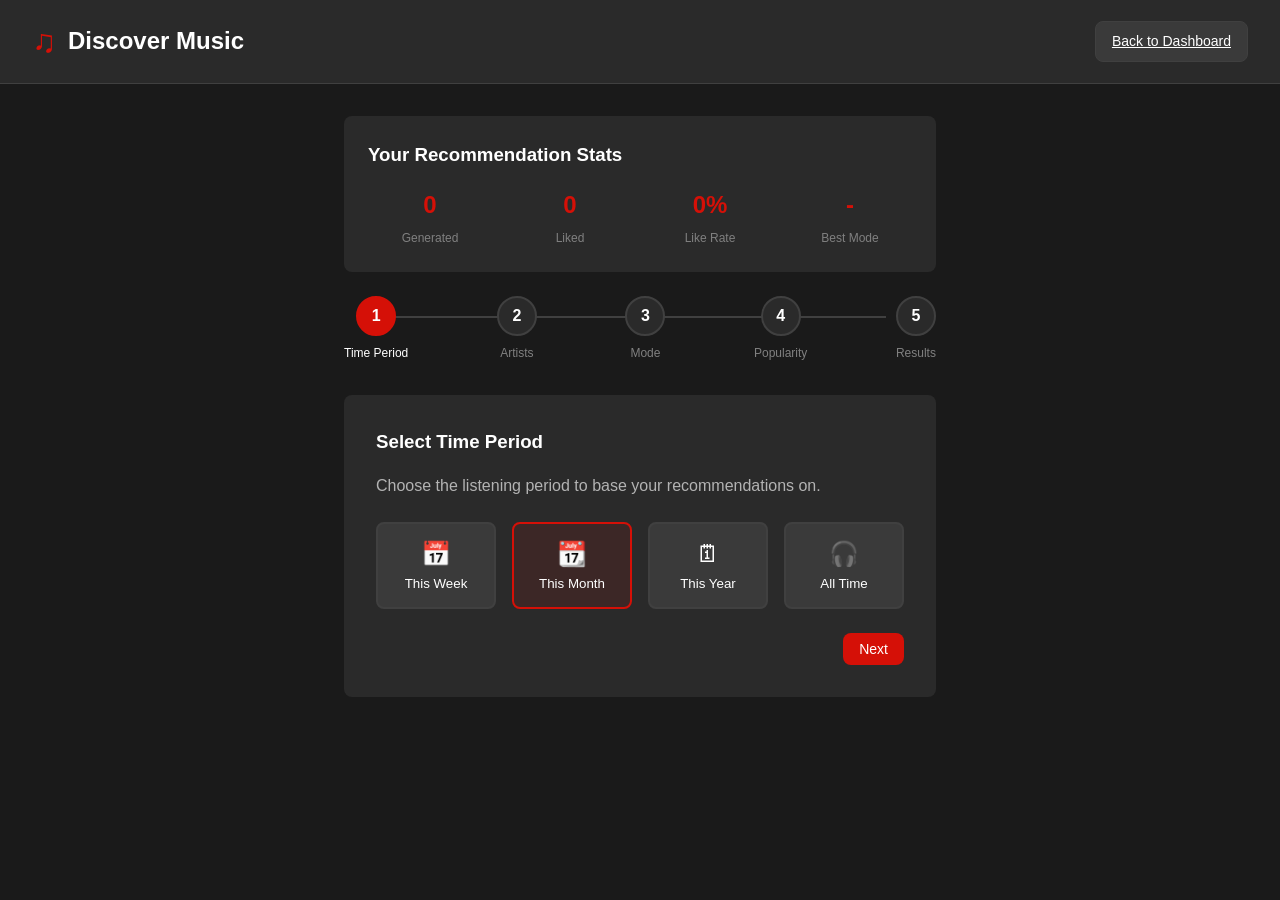
==== templates/discover.html @ f981a7be "Initial commit - DS 440 Capstone" ====
<!DOCTYPE html>
<html lang="en">
<head>
    <meta charset="UTF-8">
    <meta name="viewport" content="width=device-width, initial-scale=1.0">
    <title>Discover - Last.fm Tracker</title>
    <link rel="stylesheet" href="/static/css/style.css">
    <style>
        /* Discover Page Specific Styles */
        .discover-container {
            max-width: 900px;
            margin: 0 auto;
            padding: 2rem;
        }

        .back-link {
            display: inline-flex;
            align-items: center;
            gap: 0.5rem;
            color: var(--color-text-secondary);
            text-decoration: none;
            margin-bottom: 1.5rem;
            font-size: 0.875rem;
        }

        .back-link:hover {
            color: var(--color-primary);
        }

        .page-title {
            font-size: 2rem;
            margin-bottom: 0.5rem;
        }

        .page-subtitle {
            color: var(--color-text-secondary);
            margin-bottom: 2rem;
        }

        /* Wizard Steps */
        .wizard-steps {
            display: flex;
            justify-content: space-between;
            margin-bottom: 2rem;
            position: relative;
        }

        .wizard-steps::before {
            content: '';
            position: absolute;
            top: 20px;
            left: 50px;
            right: 50px;
            height: 2px;
            background: var(--color-border);
        }

        .wizard-step {
            display: flex;
            flex-direction: column;
            align-items: center;
            gap: 0.5rem;
            z-index: 1;
        }

        .step-number {
            width: 40px;
            height: 40px;
            border-radius: 50%;
            background: var(--color-surface);
            border: 2px solid var(--color-border);
            display: flex;
            align-items: center;
            justify-content: center;
            font-weight: 600;
            transition: all 0.3s ease;
        }

        .wizard-step.active .step-number {
            background: var(--color-primary);
            border-color: var(--color-primary);
        }

        .wizard-step.completed .step-number {
            background: var(--color-success);
            border-color: var(--color-success);
        }

        .step-label {
            font-size: 0.75rem;
            color: var(--color-text-muted);
            text-align: center;
        }

        .wizard-step.active .step-label {
            color: var(--color-text);
        }

        /* Wizard Panels */
        .wizard-panel {
            display: none;
            background: var(--color-surface);
            border-radius: var(--border-radius);
            padding: 2rem;
            margin-bottom: 1.5rem;
        }

        .wizard-panel.active {
            display: block;
        }

        .wizard-panel h3 {
            margin-bottom: 1rem;
        }

        .wizard-panel p {
            color: var(--color-text-secondary);
            margin-bottom: 1.5rem;
        }

        /* Time Period Selection */
        .period-buttons {
            display: flex;
            gap: 1rem;
            flex-wrap: wrap;
        }

        .period-btn {
            flex: 1;
            min-width: 120px;
            padding: 1rem;
            background: var(--color-surface-light);
            border: 2px solid var(--color-border);
            border-radius: var(--border-radius);
            color: var(--color-text);
            cursor: pointer;
            text-align: center;
            transition: all 0.2s ease;
        }

        .period-btn:hover {
            border-color: var(--color-primary);
        }

        .period-btn.selected {
            border-color: var(--color-primary);
            background: rgba(213, 16, 7, 0.1);
        }

        .period-btn .period-icon {
            font-size: 1.5rem;
            display: block;
            margin-bottom: 0.5rem;
        }

        /* Artist Selection */
        .artist-grid {
            display: grid;
            grid-template-columns: repeat(auto-fill, minmax(150px, 1fr));
            gap: 1rem;
            max-height: 400px;
            overflow-y: auto;
            padding: 0.5rem;
        }

        .artist-checkbox {
            display: none;
        }

        .artist-card {
            background: var(--color-surface-light);
            border: 2px solid var(--color-border);
            border-radius: var(--border-radius);
            padding: 1rem;
            cursor: pointer;
            text-align: center;
            transition: all 0.2s ease;
        }

        .artist-card:hover {
            border-color: var(--color-primary);
        }

        .artist-checkbox:checked + .artist-card {
            border-color: var(--color-primary);
            background: rgba(213, 16, 7, 0.1);
        }

        .artist-card img {
            width: 80px;
            height: 80px;
            border-radius: 50%;
            object-fit: cover;
            margin-bottom: 0.5rem;
            background: var(--color-border);
        }

        .artist-card .artist-name {
            font-size: 0.875rem;
            font-weight: 500;
            white-space: nowrap;
            overflow: hidden;
            text-overflow: ellipsis;
        }

        .artist-card .play-count {
            font-size: 0.75rem;
            color: var(--color-text-muted);
        }

        /* Mode Selection */
        .mode-cards {
            display: grid;
            grid-template-columns: repeat(2, 1fr);
            gap: 1rem;
        }

        .mode-card {
            background: var(--color-surface-light);
            border: 2px solid var(--color-border);
            border-radius: var(--border-radius);
            padding: 1.5rem;
            cursor: pointer;
            transition: all 0.2s ease;
        }

        .mode-card:hover {
            border-color: var(--color-primary);
        }

        .mode-card.selected {
            border-color: var(--color-primary);
            background: rgba(213, 16, 7, 0.1);
        }

        .mode-card .mode-icon {
            font-size: 2rem;
            margin-bottom: 0.5rem;
        }

        .mode-card h4 {
            margin-bottom: 0.5rem;
        }

        .mode-card p {
            font-size: 0.875rem;
            margin: 0;
        }

        /* Popularity Slider */
        .popularity-slider-container {
            margin-top: 1rem;
        }

        .popularity-slider {
            width: 100%;
            height: 8px;
            -webkit-appearance: none;
            background: var(--color-border);
            border-radius: 4px;
            outline: none;
        }

        .popularity-slider::-webkit-slider-thumb {
            -webkit-appearance: none;
            width: 24px;
            height: 24px;
            border-radius: 50%;
            background: var(--color-primary);
            cursor: pointer;
        }

        .popularity-labels {
            display: flex;
            justify-content: space-between;
            margin-top: 0.5rem;
            font-size: 0.75rem;
            color: var(--color-text-muted);
        }

        .popularity-value {
            text-align: center;
            margin-top: 1rem;
            font-weight: 500;
        }

        /* Navigation Buttons */
        .wizard-nav {
            display: flex;
            justify-content: space-between;
            margin-top: 1.5rem;
        }

        .btn-generate {
            background: linear-gradient(135deg, var(--color-primary), var(--color-primary-dark));
            padding: 1rem 2rem;
            font-size: 1rem;
        }

        /* Results Section */
        .results-section {
            display: none;
        }

        .results-section.active {
            display: block;
        }

        .results-header {
            display: flex;
            justify-content: space-between;
            align-items: center;
            margin-bottom: 1.5rem;
        }

        .results-actions {
            display: flex;
            gap: 0.5rem;
        }

        .recommendation-grid {
            display: grid;
            gap: 1rem;
        }

        .recommendation-card {
            display: flex;
            align-items: center;
            gap: 1rem;
            background: var(--color-surface);
            border-radius: var(--border-radius);
            padding: 1rem;
            transition: all 0.2s ease;
        }

        .recommendation-card:hover {
            background: var(--color-surface-light);
        }

        .recommendation-card img {
            width: 60px;
            height: 60px;
            border-radius: 4px;
            object-fit: cover;
            background: var(--color-border);
        }

        .recommendation-info {
            flex: 1;
            min-width: 0;
        }

        .recommendation-info .track-name {
            font-weight: 500;
            white-space: nowrap;
            overflow: hidden;
            text-overflow: ellipsis;
        }

        .recommendation-info .artist-name {
            font-size: 0.875rem;
            color: var(--color-text-secondary);
        }

        .recommendation-info .reason {
            font-size: 0.75rem;
            color: var(--color-text-muted);
            margin-top: 0.25rem;
        }

        .score-badge {
            background: var(--color-primary);
            color: white;
            padding: 0.25rem 0.5rem;
            border-radius: 4px;
            font-size: 0.75rem;
            font-weight: 600;
        }

        .feedback-buttons {
            display: flex;
            gap: 0.5rem;
        }

        .feedback-btn {
            width: 36px;
            height: 36px;
            border-radius: 50%;
            border: 1px solid var(--color-border);
            background: var(--color-surface-light);
            cursor: pointer;
            font-size: 1rem;
            display: flex;
            align-items: center;
            justify-content: center;
            transition: all 0.2s ease;
        }

        .feedback-btn:hover {
            border-color: var(--color-primary);
        }

        .feedback-btn.liked {
            background: var(--color-success);
            border-color: var(--color-success);
        }

        .feedback-btn.disliked {
            background: var(--color-error);
            border-color: var(--color-error);
        }

        /* Spotify Notice */
        .spotify-notice {
            background: var(--color-surface);
            border: 1px solid var(--color-border);
            border-radius: var(--border-radius);
            padding: 1rem;
            margin-top: 1.5rem;
            display: flex;
            align-items: center;
            gap: 1rem;
        }

        .spotify-notice .notice-icon {
            font-size: 1.5rem;
        }

        .spotify-notice .notice-text {
            flex: 1;
        }

        .spotify-notice h4 {
            margin-bottom: 0.25rem;
        }

        .spotify-notice p {
            font-size: 0.875rem;
            color: var(--color-text-secondary);
            margin: 0;
        }

        /* Loading Overlay */
        .loading-overlay {
            display: none;
            position: fixed;
            top: 0;
            left: 0;
            right: 0;
            bottom: 0;
            background: rgba(0, 0, 0, 0.8);
            z-index: 1000;
            align-items: center;
            justify-content: center;
            flex-direction: column;
            gap: 1rem;
        }

        .loading-overlay.active {
            display: flex;
        }

        .loading-spinner {
            width: 50px;
            height: 50px;
            border: 4px solid var(--color-border);
            border-top-color: var(--color-primary);
            border-radius: 50%;
            animation: spin 1s linear infinite;
        }

        @keyframes spin {
            to { transform: rotate(360deg); }
        }

        /* Stats Panel */
        .stats-panel {
            background: var(--color-surface);
            border-radius: var(--border-radius);
            padding: 1.5rem;
            margin-bottom: 1.5rem;
        }

        .stats-panel h3 {
            margin-bottom: 1rem;
        }

        .stats-grid-small {
            display: grid;
            grid-template-columns: repeat(4, 1fr);
            gap: 1rem;
        }

        .stat-item {
            text-align: center;
        }

        .stat-item .stat-value {
            font-size: 1.5rem;
            font-weight: 600;
            color: var(--color-primary);
        }

        .stat-item .stat-label {
            font-size: 0.75rem;
            color: var(--color-text-muted);
        }

        /* Responsive */
        @media (max-width: 768px) {
            .mode-cards {
                grid-template-columns: 1fr;
            }

            .stats-grid-small {
                grid-template-columns: repeat(2, 1fr);
            }

            .wizard-steps {
                flex-wrap: wrap;
                gap: 0.5rem;
            }

            .wizard-steps::before {
                display: none;
            }
        }
    </style>
</head>
<body>
    <div class="app-container">
        <!-- Header -->
        <header class="header">
            <div class="logo">
                <span class="logo-icon">&#9835;</span>
                <h1>Discover Music</h1>
            </div>
            <div class="header-actions">
                <a href="/" class="btn btn-secondary">Back to Dashboard</a>
            </div>
        </header>

        <div class="discover-container">
            <!-- Stats Panel -->
            <div class="stats-panel" id="stats-panel">
                <h3>Your Recommendation Stats</h3>
                <div class="stats-grid-small">
                    <div class="stat-item">
                        <div class="stat-value" id="stat-generated">0</div>
                        <div class="stat-label">Generated</div>
                    </div>
                    <div class="stat-item">
                        <div class="stat-value" id="stat-liked">0</div>
                        <div class="stat-label">Liked</div>
                    </div>
                    <div class="stat-item">
                        <div class="stat-value" id="stat-like-rate">0%</div>
                        <div class="stat-label">Like Rate</div>
                    </div>
                    <div class="stat-item">
                        <div class="stat-value" id="stat-best-mode">-</div>
                        <div class="stat-label">Best Mode</div>
                    </div>
                </div>
            </div>

            <!-- Wizard Steps Indicator -->
            <div class="wizard-steps">
                <div class="wizard-step active" data-step="1">
                    <div class="step-number">1</div>
                    <div class="step-label">Time Period</div>
                </div>
                <div class="wizard-step" data-step="2">
                    <div class="step-number">2</div>
                    <div class="step-label">Artists</div>
                </div>
                <div class="wizard-step" data-step="3">
                    <div class="step-number">3</div>
                    <div class="step-label">Mode</div>
                </div>
                <div class="wizard-step" data-step="4">
                    <div class="step-number">4</div>
                    <div class="step-label">Popularity</div>
                </div>
                <div class="wizard-step" data-step="5">
                    <div class="step-number">5</div>
                    <div class="step-label">Results</div>
                </div>
            </div>

            <!-- Step 1: Time Period -->
            <div class="wizard-panel active" id="step-1">
                <h3>Select Time Period</h3>
                <p>Choose the listening period to base your recommendations on.</p>
                <div class="period-buttons">
                    <button class="period-btn" data-period="week">
                        <span class="period-icon">&#128197;</span>
                        This Week
                    </button>
                    <button class="period-btn selected" data-period="month">
                        <span class="period-icon">&#128198;</span>
                        This Month
                    </button>
                    <button class="period-btn" data-period="year">
                        <span class="period-icon">&#128467;</span>
                        This Year
                    </button>
                    <button class="period-btn" data-period="all">
                        <span class="period-icon">&#127911;</span>
                        All Time
                    </button>
                </div>
                <div class="wizard-nav">
                    <div></div>
                    <button class="btn btn-primary" id="btn-next-1">Next</button>
                </div>
            </div>

            <!-- Step 2: Artist Selection -->
            <div class="wizard-panel" id="step-2">
                <h3>Select Seed Artists</h3>
                <p>Choose artists to base your recommendations on. Leave empty to use your top artists.</p>
                <div class="artist-grid" id="artist-grid">
                    <div class="loading">Loading artists...</div>
                </div>
                <div class="wizard-nav">
                    <button class="btn btn-secondary" id="btn-back-2">Back</button>
                    <button class="btn btn-primary" id="btn-next-2">Next</button>
                </div>
            </div>

            <!-- Step 3: Mode Selection -->
            <div class="wizard-panel" id="step-3">
                <h3>Choose Discovery Mode</h3>
                <p>How adventurous do you want to be?</p>
                <div class="mode-cards">
                    <div class="mode-card selected" data-mode="comfort_zone">
                        <div class="mode-icon">&#127968;</div>
                        <h4>Comfort Zone</h4>
                        <p>Find tracks similar to what you already love. Safe choices based on your taste.</p>
                    </div>
                    <div class="mode-card" data-mode="branch_out">
                        <div class="mode-icon">&#127758;</div>
                        <h4>Branch Out</h4>
                        <p>Explore similar artists and discover new sounds. Perfect for expanding your horizons.</p>
                    </div>
                </div>
                <div class="wizard-nav">
                    <button class="btn btn-secondary" id="btn-back-3">Back</button>
                    <button class="btn btn-primary" id="btn-next-3">Next</button>
                </div>
            </div>

            <!-- Step 4: Popularity Filter -->
            <div class="wizard-panel" id="step-4">
                <h3>Popularity Preference</h3>
                <p>Do you want popular hits or hidden gems?</p>
                <div class="popularity-slider-container">
                    <input type="range" class="popularity-slider" id="popularity-slider" min="0" max="2" value="1">
                    <div class="popularity-labels">
                        <span>Mainstream</span>
                        <span>Balanced</span>
                        <span>Niche</span>
                    </div>
                    <div class="popularity-value" id="popularity-value">Balanced</div>
                </div>
                <div class="wizard-nav">
                    <button class="btn btn-secondary" id="btn-back-4">Back</button>
                    <button class="btn btn-primary btn-generate" id="btn-generate">Generate Recommendations</button>
                </div>
            </div>

            <!-- Step 5: Results -->
            <div class="wizard-panel" id="step-5">
                <div class="results-header">
                    <h3>Your Recommendations</h3>
                    <div class="results-actions">
                        <button class="btn btn-secondary" id="btn-export-json">Export JSON</button>
                        <button class="btn btn-primary" id="btn-create-playlist">Create Playlist</button>
                    </div>
                </div>
                <div class="recommendation-grid" id="recommendation-grid">
                    <!-- Recommendations will be inserted here -->
                </div>

                <!-- Spotify Notice -->
                <div class="spotify-notice">
                    <div class="notice-icon">&#127925;</div>
                    <div class="notice-text">
                        <h4>Spotify Integration Pending</h4>
                        <p>Direct playlist creation is coming soon. For now, export your recommendations and create the playlist manually on Spotify.</p>
                    </div>
                </div>

                <div class="wizard-nav">
                    <button class="btn btn-secondary" id="btn-start-over">Start Over</button>
                    <button class="btn btn-primary" id="btn-add-liked">Add Liked to Playlist</button>
                </div>
            </div>
        </div>

        <!-- Loading Overlay -->
        <div class="loading-overlay" id="loading-overlay">
            <div class="loading-spinner"></div>
            <div>Generating recommendations...</div>
        </div>
    </div>

    <script src="/static/js/discover.js"></script>
</body>
</html>
---- static/css/style.css ----
/* Last.fm-inspired Red/Black Theme */

:root {
    --color-primary: #d51007;
    --color-primary-dark: #b00d06;
    --color-primary-light: #ff2d1f;
    --color-background: #1a1a1a;
    --color-surface: #2a2a2a;
    --color-surface-light: #3a3a3a;
    --color-text: #ffffff;
    --color-text-secondary: #b3b3b3;
    --color-text-muted: #808080;
    --color-border: #404040;
    --color-success: #1db954;
    --color-warning: #ffa500;
    --color-error: #ff4444;
    --border-radius: 8px;
    --shadow: 0 2px 8px rgba(0, 0, 0, 0.3);
}

* {
    margin: 0;
    padding: 0;
    box-sizing: border-box;
}

body {
    font-family: -apple-system, BlinkMacSystemFont, 'Segoe UI', Roboto, Oxygen, Ubuntu, sans-serif;
    background-color: var(--color-background);
    color: var(--color-text);
    line-height: 1.6;
}

/* App Container */
.app-container {
    min-height: 100vh;
    display: flex;
    flex-direction: column;
}

/* Header */
.header {
    background-color: var(--color-surface);
    padding: 1rem 2rem;
    display: flex;
    justify-content: space-between;
    align-items: center;
    border-bottom: 1px solid var(--color-border);
    position: sticky;
    top: 0;
    z-index: 100;
}

.logo {
    display: flex;
    align-items: center;
    gap: 0.75rem;
}

.logo-icon {
    font-size: 2rem;
    color: var(--color-primary);
}

.logo h1 {
    font-size: 1.5rem;
    font-weight: 600;
}

.header-actions {
    display: flex;
    align-items: center;
    gap: 1rem;
}

.sync-status {
    font-size: 0.875rem;
    color: var(--color-text-secondary);
}

.sync-status.syncing {
    color: var(--color-warning);
}

.sync-status.success {
    color: var(--color-success);
}

/* Buttons */
.btn {
    padding: 0.5rem 1rem;
    border: none;
    border-radius: var(--border-radius);
    font-size: 0.875rem;
    font-weight: 500;
    cursor: pointer;
    transition: all 0.2s ease;
}

.btn:disabled {
    opacity: 0.5;
    cursor: not-allowed;
}

.btn-primary {
    background-color: var(--color-primary);
    color: white;
}

.btn-primary:hover:not(:disabled) {
    background-color: var(--color-primary-dark);
}

.btn-secondary {
    background-color: var(--color-surface-light);
    color: var(--color-text);
    border: 1px solid var(--color-border);
}

.btn-secondary:hover:not(:disabled) {
    background-color: var(--color-border);
}

.btn-text {
    background: none;
    color: var(--color-primary);
    padding: 0.5rem;
}

.btn-text:hover {
    text-decoration: underline;
}

.btn-large {
    padding: 0.75rem 2rem;
    font-size: 1rem;
}

/* Main Content */
.main-content {
    flex: 1;
    padding: 2rem;
    max-width: 1400px;
    margin: 0 auto;
    width: 100%;
}

/* Stats Section */
.stats-section {
    margin-bottom: 2rem;
}

.stats-grid {
    display: grid;
    grid-template-columns: repeat(auto-fit, minmax(150px, 1fr));
    gap: 1rem;
}

.stat-card {
    background-color: var(--color-surface);
    border-radius: var(--border-radius);
    padding: 1.5rem;
    text-align: center;
    border: 1px solid var(--color-border);
}

.stat-value {
    font-size: 2rem;
    font-weight: 700;
    color: var(--color-primary);
    margin-bottom: 0.25rem;
}

.stat-label {
    font-size: 0.875rem;
    color: var(--color-text-secondary);
}

/* Content Grid */
.content-grid {
    display: grid;
    grid-template-columns: 2fr 1fr 1fr;
    gap: 1.5rem;
    margin-bottom: 2rem;
}

@media (max-width: 1200px) {
    .content-grid {
        grid-template-columns: 1fr 1fr;
    }
    .recent-panel {
        grid-column: span 2;
    }
}

@media (max-width: 768px) {
    .content-grid {
        grid-template-columns: 1fr;
    }
    .recent-panel {
        grid-column: span 1;
    }
}

/* Panels */
.panel {
    background-color: var(--color-surface);
    border-radius: var(--border-radius);
    border: 1px solid var(--color-border);
    display: flex;
    flex-direction: column;
}

.panel-header {
    padding: 1rem 1.25rem;
    border-bottom: 1px solid var(--color-border);
    display: flex;
    justify-content: space-between;
    align-items: center;
}

.panel-header h2 {
    font-size: 1rem;
    font-weight: 600;
}

.count-badge {
    background-color: var(--color-primary);
    color: white;
    padding: 0.125rem 0.5rem;
    border-radius: 12px;
    font-size: 0.75rem;
    font-weight: 500;
}

.period-select {
    background-color: var(--color-surface-light);
    color: var(--color-text);
    border: 1px solid var(--color-border);
    border-radius: 4px;
    padding: 0.25rem 0.5rem;
    font-size: 0.75rem;
    cursor: pointer;
}

.panel-footer {
    padding: 0.75rem;
    text-align: center;
    border-top: 1px solid var(--color-border);
}

/* Scrobble List */
.scrobble-list {
    flex: 1;
    overflow-y: auto;
    max-height: 500px;
}

.scrobble-item {
    display: flex;
    align-items: center;
    padding: 0.75rem 1.25rem;
    gap: 1rem;
    border-bottom: 1px solid var(--color-border);
    transition: background-color 0.2s;
}

.scrobble-item:hover {
    background-color: var(--color-surface-light);
}

.scrobble-item:last-child {
    border-bottom: none;
}

.scrobble-image {
    width: 48px;
    height: 48px;
    border-radius: 4px;
    background-color: var(--color-surface-light);
    object-fit: cover;
}

.scrobble-image.placeholder {
    display: flex;
    align-items: center;
    justify-content: center;
    color: var(--color-text-muted);
    font-size: 1.5rem;
}

.scrobble-info {
    flex: 1;
    min-width: 0;
}

.scrobble-track {
    font-weight: 500;
    white-space: nowrap;
    overflow: hidden;
    text-overflow: ellipsis;
}

.scrobble-artist {
    font-size: 0.875rem;
    color: var(--color-text-secondary);
    white-space: nowrap;
    overflow: hidden;
    text-overflow: ellipsis;
}

.scrobble-time {
    font-size: 0.75rem;
    color: var(--color-text-muted);
    white-space: nowrap;
}

/* Top Lists */
.top-list {
    flex: 1;
    overflow-y: auto;
    max-height: 400px;
}

.top-item {
    display: flex;
    align-items: center;
    padding: 0.75rem 1.25rem;
    gap: 0.75rem;
    border-bottom: 1px solid var(--color-border);
}

.top-item:last-child {
    border-bottom: none;
}

.top-rank {
    font-weight: 700;
    color: var(--color-text-muted);
    width: 1.5rem;
    text-align: center;
}

.top-rank.gold { color: #ffd700; }
.top-rank.silver { color: #c0c0c0; }
.top-rank.bronze { color: #cd7f32; }

.top-image {
    width: 40px;
    height: 40px;
    border-radius: 4px;
    background-color: var(--color-surface-light);
    object-fit: cover;
}

.top-info {
    flex: 1;
    min-width: 0;
}

.top-name {
    font-weight: 500;
    font-size: 0.875rem;
    white-space: nowrap;
    overflow: hidden;
    text-overflow: ellipsis;
}

.top-artist {
    font-size: 0.75rem;
    color: var(--color-text-secondary);
}

.top-count {
    font-size: 0.75rem;
    color: var(--color-text-muted);
    white-space: nowrap;
}

/* Export Section */
.export-section {
    background-color: var(--color-surface);
    border-radius: var(--border-radius);
    border: 1px solid var(--color-border);
    padding: 1.5rem;
}

.export-section h3 {
    margin-bottom: 1rem;
    font-size: 1rem;
}

.export-buttons {
    display: flex;
    flex-wrap: wrap;
    gap: 0.75rem;
}

/* Modal */
.modal {
    display: none;
    position: fixed;
    top: 0;
    left: 0;
    width: 100%;
    height: 100%;
    background-color: rgba(0, 0, 0, 0.7);
    z-index: 1000;
    align-items: center;
    justify-content: center;
}

.modal.active {
    display: flex;
}

.modal-content {
    background-color: var(--color-surface);
    border-radius: var(--border-radius);
    padding: 2rem;
    max-width: 450px;
    width: 90%;
    box-shadow: var(--shadow);
}

.modal-content h2 {
    margin-bottom: 0.5rem;
}

.modal-subtitle {
    color: var(--color-text-secondary);
    margin-bottom: 1.5rem;
    font-size: 0.875rem;
}

.modal-subtitle a {
    color: var(--color-primary);
}

.form-group {
    margin-bottom: 1rem;
}

.form-group label {
    display: block;
    margin-bottom: 0.5rem;
    font-size: 0.875rem;
    font-weight: 500;
}

.form-group input {
    width: 100%;
    padding: 0.75rem;
    background-color: var(--color-background);
    border: 1px solid var(--color-border);
    border-radius: var(--border-radius);
    color: var(--color-text);
    font-size: 0.875rem;
}

.form-group input:focus {
    outline: none;
    border-color: var(--color-primary);
}

.form-actions {
    display: flex;
    justify-content: flex-end;
    gap: 0.75rem;
    margin-top: 1.5rem;
}

.error-message {
    color: var(--color-error);
    font-size: 0.875rem;
    margin-top: 1rem;
}

/* Not Configured State */
.not-configured {
    flex: 1;
    display: flex;
    align-items: center;
    justify-content: center;
}

.not-configured-content {
    text-align: center;
    max-width: 400px;
}

.not-configured-content h2 {
    margin-bottom: 1rem;
    font-size: 1.75rem;
}

.not-configured-content p {
    color: var(--color-text-secondary);
    margin-bottom: 2rem;
}

/* Loading State */
.loading {
    padding: 2rem;
    text-align: center;
    color: var(--color-text-muted);
}

/* Utility */
.hidden {
    display: none !important;
}

/* Tab Navigation */
.tab-nav {
    background-color: var(--color-surface);
    border-bottom: 1px solid var(--color-border);
    padding: 0 2rem;
    display: flex;
    gap: 0;
}

.tab-btn {
    background: none;
    border: none;
    color: var(--color-text-secondary);
    padding: 1rem 1.5rem;
    font-size: 0.95rem;
    font-weight: 500;
    cursor: pointer;
    border-bottom: 3px solid transparent;
    transition: all 0.2s ease;
}

.tab-btn:hover {
    color: var(--color-text);
    background-color: var(--color-surface-light);
}

.tab-btn.active {
    color: var(--color-primary);
    border-bottom-color: var(--color-primary);
}

.tab-content {
    display: none;
}

.tab-content.active {
    display: block;
}

/* Artist Initial Avatar */
.artist-avatar {
    width: 40px;
    height: 40px;
    border-radius: 50%;
    background: linear-gradient(135deg, var(--color-primary) 0%, var(--color-primary-dark) 100%);
    display: flex;
    align-items: center;
    justify-content: center;
    font-weight: 700;
    font-size: 1rem;
    color: white;
    flex-shrink: 0;
}

/* Artist Image */
.artist-image {
    width: 40px;
    height: 40px;
    border-radius: 50%;
    object-fit: cover;
    flex-shrink: 0;
    background-color: var(--color-surface-light);
}

/* Discover Page */
.discover-placeholder {
    text-align: center;
    padding: 3rem 1rem;
    max-width: 900px;
    margin: 0 auto;
}

.discover-icon {
    font-size: 4rem;
    margin-bottom: 1rem;
}

.discover-placeholder h2 {
    font-size: 2rem;
    margin-bottom: 0.5rem;
}

.discover-placeholder > p {
    color: var(--color-text-secondary);
    font-size: 1.1rem;
    margin-bottom: 3rem;
}

.discover-features {
    display: grid;
    grid-template-columns: repeat(auto-fit, minmax(200px, 1fr));
    gap: 1.5rem;
    margin-bottom: 3rem;
}

.feature-card {
    background-color: var(--color-surface);
    border: 1px solid var(--color-border);
    border-radius: var(--border-radius);
    padding: 1.5rem;
    text-align: center;
}

.feature-icon {
    font-size: 2rem;
    margin-bottom: 0.75rem;
}

.feature-card h3 {
    font-size: 1rem;
    margin-bottom: 0.5rem;
}

.feature-card p {
    font-size: 0.85rem;
    color: var(--color-text-secondary);
    line-height: 1.5;
}

.discover-status {
    background-color: var(--color-surface);
    border: 1px solid var(--color-border);
    border-radius: var(--border-radius);
    padding: 2rem;
    max-width: 500px;
    margin: 0 auto;
}

.status-text {
    font-weight: 500;
    margin-bottom: 1rem;
}

.progress-bar {
    height: 8px;
    background-color: var(--color-surface-light);
    border-radius: 4px;
    overflow: hidden;
    margin-bottom: 1rem;
}

.progress-fill {
    height: 100%;
    background: linear-gradient(90deg, var(--color-primary) 0%, var(--color-primary-light) 100%);
    width: 15%;
    border-radius: 4px;
    transition: width 0.3s ease;
}

.status-hint {
    font-size: 0.85rem;
    color: var(--color-text-muted);
}

/* =============================================================================
   ML Data Tab Styles
   ============================================================================= */

.data-container {
    max-width: 1200px;
    margin: 0 auto;
}

.data-section {
    background-color: var(--color-surface);
    border: 1px solid var(--color-border);
    border-radius: var(--border-radius);
    padding: 1.5rem;
    margin-bottom: 1.5rem;
}

.data-section h2 {
    font-size: 1.1rem;
    margin-bottom: 1.25rem;
    color: var(--color-text);
}

/* Progress Cards */
.progress-cards {
    display: grid;
    grid-template-columns: repeat(auto-fit, minmax(280px, 1fr));
    gap: 1.5rem;
    margin-bottom: 1.5rem;
}

.progress-card {
    background-color: var(--color-background);
    border: 1px solid var(--color-border);
    border-radius: var(--border-radius);
    padding: 1.25rem;
}

.progress-card-header {
    display: flex;
    align-items: center;
    gap: 0.75rem;
    margin-bottom: 1rem;
}

.progress-icon {
    font-size: 1.5rem;
}

.progress-card-header h3 {
    font-size: 1rem;
    font-weight: 600;
}

.progress-bar-large {
    height: 12px;
    background-color: var(--color-surface-light);
    border-radius: 6px;
    overflow: hidden;
    margin-bottom: 0.75rem;
}

.progress-fill-large {
    height: 100%;
    background: linear-gradient(90deg, var(--color-primary) 0%, var(--color-primary-light) 100%);
    width: 0%;
    border-radius: 6px;
    transition: width 0.5s ease;
}

.progress-stats {
    display: flex;
    justify-content: space-between;
    font-size: 0.85rem;
    color: var(--color-text-secondary);
}

/* Data Stats Row */
.data-stats-row {
    display: flex;
    justify-content: center;
    gap: 3rem;
    padding-top: 1rem;
    border-top: 1px solid var(--color-border);
}

.data-stat {
    text-align: center;
}

.data-stat-value {
    display: block;
    font-size: 1.75rem;
    font-weight: 700;
    color: var(--color-primary);
    margin-bottom: 0.25rem;
}

.data-stat-label {
    font-size: 0.85rem;
    color: var(--color-text-secondary);
}

/* Tags Cloud */
.tags-cloud {
    display: flex;
    flex-wrap: wrap;
    gap: 0.5rem;
    min-height: 60px;
}

.tag-item {
    display: inline-block;
    background-color: var(--color-surface-light);
    border: 1px solid var(--color-border);
    border-radius: 16px;
    padding: 0.35rem 0.85rem;
    font-size: 0.85rem;
    color: var(--color-text);
    transition: all 0.2s ease;
}

.tag-item:hover {
    background-color: var(--color-primary);
    border-color: var(--color-primary);
}

.tag-item.large {
    font-size: 1rem;
    padding: 0.5rem 1rem;
    font-weight: 500;
}

.tag-item.medium {
    font-size: 0.9rem;
}

.tag-item .tag-count {
    margin-left: 0.5rem;
    color: var(--color-text-muted);
    font-size: 0.75rem;
}

/* Artist Tags List */
.artist-tags-list,
.similar-artists-list {
    display: grid;
    gap: 1rem;
    max-height: 400px;
    overflow-y: auto;
}

.artist-tag-item,
.similar-artist-item {
    background-color: var(--color-background);
    border: 1px solid var(--color-border);
    border-radius: var(--border-radius);
    padding: 1rem;
}

.artist-tag-header,
.similar-artist-header {
    display: flex;
    align-items: center;
    gap: 0.75rem;
    margin-bottom: 0.75rem;
}

.artist-tag-name,
.similar-artist-name {
    font-weight: 600;
    font-size: 0.95rem;
}

.artist-tag-list {
    display: flex;
    flex-wrap: wrap;
    gap: 0.4rem;
}

.mini-tag {
    background-color: var(--color-surface);
    border: 1px solid var(--color-border);
    border-radius: 12px;
    padding: 0.2rem 0.6rem;
    font-size: 0.75rem;
    color: var(--color-text-secondary);
}

/* Similar Artists Grid */
.similar-list {
    display: flex;
    flex-wrap: wrap;
    gap: 0.5rem;
}

.similar-badge {
    display: inline-flex;
    align-items: center;
    gap: 0.5rem;
    background-color: var(--color-surface);
    border: 1px solid var(--color-border);
    border-radius: 16px;
    padding: 0.35rem 0.75rem;
    font-size: 0.85rem;
}

.similar-badge .match-score {
    font-size: 0.7rem;
    color: var(--color-success);
    font-weight: 500;
}

/* Data Actions */
.data-actions {
    text-align: center;
    padding-top: 1rem;
}

/* Empty State */
.empty-state {
    text-align: center;
    padding: 2rem;
    color: var(--color-text-muted);
}

.empty-state-icon {
    font-size: 2.5rem;
    margin-bottom: 0.75rem;
    opacity: 0.5;
}

.empty-state p {
    font-size: 0.9rem;
}

/* Responsive adjustments for data tab */
@media (max-width: 768px) {
    .data-stats-row {
        flex-wrap: wrap;
        gap: 1.5rem;
    }

    .progress-cards {
        grid-template-columns: 1fr;
    }
}
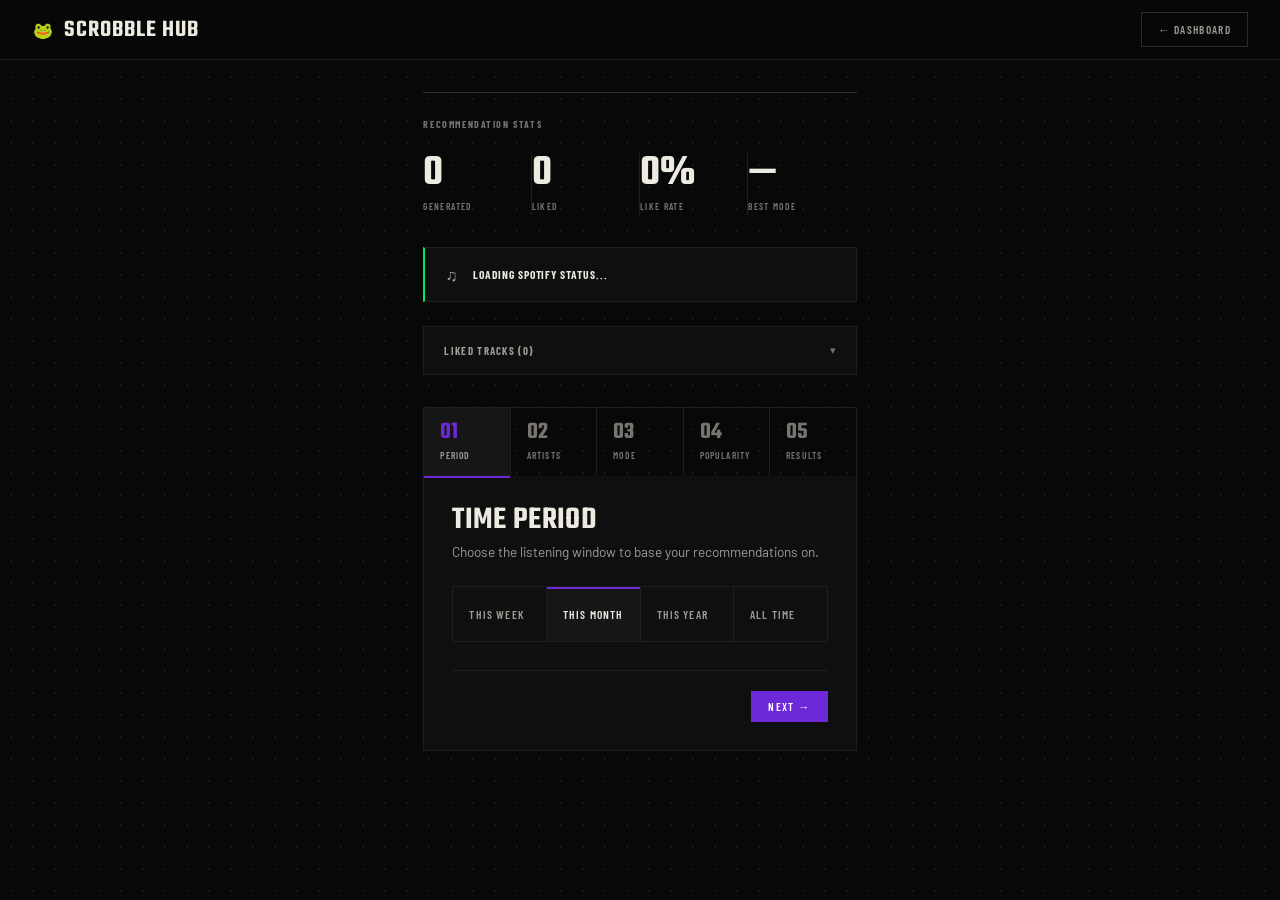
==== commit 437537cf: "UI update: purple theme, frog logo, hover effects, Last.fm listener-based niche filter" ====
--- a/templates/discover.html
+++ b/templates/discover.html
@@ -3,346 +3,641 @@
 <head>
     <meta charset="UTF-8">
     <meta name="viewport" content="width=device-width, initial-scale=1.0">
-    <title>Discover - Last.fm Tracker</title>
+    <title>Discover — Scrobble Hub</title>
     <link rel="stylesheet" href="/static/css/style.css">
     <style>
-        /* Discover Page Specific Styles */
+        /* ── Discover page overrides ─────────────────────────────────────── */
+
         .discover-container {
-            max-width: 900px;
+            max-width: 860px;
             margin: 0 auto;
             padding: 2rem;
         }
 
-        .back-link {
-            display: inline-flex;
+        /* Small stats on discover (different from main page giant stats) */
+        .stats-panel {
+            border-top: 1px solid var(--border-2);
+            padding-top: 1.5rem;
+            margin-bottom: 2rem;
+        }
+
+        .stats-panel > h3 {
+            font-family: var(--font-c);
+            font-size: 0.62rem;
+            font-weight: 700;
+            letter-spacing: 0.16em;
+            text-transform: uppercase;
+            color: var(--t3);
+            margin-bottom: 1.25rem;
+        }
+
+        .stats-grid-small {
+            display: grid;
+            grid-template-columns: repeat(4, 1fr);
+            gap: 0;
+        }
+
+        .stat-item {
+            padding-right: 1.5rem;
+            border-right: 1px solid var(--border);
+        }
+
+        .stat-item:last-child {
+            border-right: none;
+            padding-right: 0;
+        }
+
+        .stat-item .stat-value {
+            font-family: var(--font-d);
+            font-size: 2.75rem;
+            font-weight: 600;
+            line-height: 0.95;
+            color: var(--t1);
+            display: block;
+            margin-bottom: 0.3rem;
+        }
+
+        .stat-item .stat-label {
+            font-family: var(--font-c);
+            font-size: 0.6rem;
+            font-weight: 600;
+            letter-spacing: 0.14em;
+            text-transform: uppercase;
+            color: var(--t3);
+            display: block;
+        }
+
+        /* ── Spotify notice ──────────────────────────────────────────────── */
+
+        .spotify-notice {
+            background: var(--s1);
+            border: 1px solid var(--border);
+            border-left: 2px solid var(--green);
+            border-radius: 0;
+            padding: 0.875rem 1.25rem;
+            margin-bottom: 1.5rem;
+            display: flex;
             align-items: center;
-            gap: 0.5rem;
-            color: var(--color-text-secondary);
-            text-decoration: none;
-            margin-bottom: 1.5rem;
-            font-size: 0.875rem;
-        }
-
-        .back-link:hover {
-            color: var(--color-primary);
-        }
-
-        .page-title {
-            font-size: 2rem;
-            margin-bottom: 0.5rem;
-        }
-
-        .page-subtitle {
-            color: var(--color-text-secondary);
+            gap: 1rem;
+        }
+
+        .spotify-notice .notice-icon {
+            font-size: 1rem;
+            flex-shrink: 0;
+            opacity: 0.7;
+        }
+
+        .spotify-notice .notice-text {
+            flex: 1;
+            min-width: 0;
+        }
+
+        .spotify-notice h4 {
+            font-family: var(--font-c);
+            font-size: 0.72rem;
+            font-weight: 700;
+            letter-spacing: 0.08em;
+            text-transform: uppercase;
+            color: var(--t1);
+            margin-bottom: 0;
+        }
+
+        .spotify-notice p {
+            font-size: 0.8rem;
+            color: var(--t2);
+            margin: 0;
+            line-height: 1.4;
+        }
+
+        /* ── Liked tracks ────────────────────────────────────────────────── */
+
+        .liked-section {
+            background: var(--s1);
+            border: 1px solid var(--border);
+            border-radius: 0;
+            padding: 0;
             margin-bottom: 2rem;
         }
 
-        /* Wizard Steps */
-        .wizard-steps {
+        .liked-header {
             display: flex;
             justify-content: space-between;
-            margin-bottom: 2rem;
-            position: relative;
-        }
-
-        .wizard-steps::before {
-            content: '';
-            position: absolute;
-            top: 20px;
-            left: 50px;
-            right: 50px;
-            height: 2px;
-            background: var(--color-border);
-        }
-
-        .wizard-step {
-            display: flex;
-            flex-direction: column;
             align-items: center;
-            gap: 0.5rem;
-            z-index: 1;
-        }
-
-        .step-number {
-            width: 40px;
-            height: 40px;
-            border-radius: 50%;
-            background: var(--color-surface);
-            border: 2px solid var(--color-border);
+            cursor: pointer;
+            padding: 0.875rem 1.25rem;
+            margin-bottom: 0;
+            border-bottom: 1px solid transparent;
+            transition: border-color 0.15s;
+        }
+
+        .liked-section.expanded .liked-header {
+            border-bottom-color: var(--border);
+        }
+
+        .liked-header h3 {
+            font-family: var(--font-c);
+            font-size: 0.68rem;
+            font-weight: 700;
+            letter-spacing: 0.12em;
+            text-transform: uppercase;
+            color: var(--t2);
+            margin: 0;
+        }
+
+        .liked-header .toggle-icon {
+            font-size: 0.7rem;
+            color: var(--t3);
+            transition: transform 0.2s;
+        }
+
+        .liked-section.expanded .toggle-icon {
+            transform: rotate(180deg);
+        }
+
+        .liked-list {
+            display: none;
+            max-height: 280px;
+            overflow-y: auto;
+        }
+
+        .liked-section.expanded .liked-list {
+            display: block;
+        }
+
+        .liked-item {
             display: flex;
             align-items: center;
-            justify-content: center;
-            font-weight: 600;
-            transition: all 0.3s ease;
-        }
-
-        .wizard-step.active .step-number {
-            background: var(--color-primary);
-            border-color: var(--color-primary);
-        }
-
-        .wizard-step.completed .step-number {
-            background: var(--color-success);
-            border-color: var(--color-success);
-        }
-
-        .step-label {
-            font-size: 0.75rem;
-            color: var(--color-text-muted);
-            text-align: center;
-        }
-
-        .wizard-step.active .step-label {
-            color: var(--color-text);
-        }
-
-        /* Wizard Panels */
-        .wizard-panel {
-            display: none;
-            background: var(--color-surface);
-            border-radius: var(--border-radius);
-            padding: 2rem;
-            margin-bottom: 1.5rem;
-        }
-
-        .wizard-panel.active {
-            display: block;
-        }
-
-        .wizard-panel h3 {
-            margin-bottom: 1rem;
-        }
-
-        .wizard-panel p {
-            color: var(--color-text-secondary);
-            margin-bottom: 1.5rem;
-        }
-
-        /* Time Period Selection */
-        .period-buttons {
-            display: flex;
-            gap: 1rem;
-            flex-wrap: wrap;
-        }
-
-        .period-btn {
+            gap: 0.75rem;
+            padding: 0.6rem 1.25rem;
+            border-bottom: 1px solid var(--border);
+            transition: background 0.1s;
+        }
+
+        .liked-item:last-child {
+            border-bottom: none;
+        }
+
+        .liked-item:hover {
+            background: var(--s2);
+        }
+
+        .liked-item img {
+            width: 36px;
+            height: 36px;
+            border-radius: 0;
+            object-fit: cover;
+            background: var(--s3);
+            flex-shrink: 0;
+        }
+
+        .liked-item-info {
             flex: 1;
-            min-width: 120px;
-            padding: 1rem;
-            background: var(--color-surface-light);
-            border: 2px solid var(--color-border);
-            border-radius: var(--border-radius);
-            color: var(--color-text);
-            cursor: pointer;
-            text-align: center;
-            transition: all 0.2s ease;
-        }
-
-        .period-btn:hover {
-            border-color: var(--color-primary);
-        }
-
-        .period-btn.selected {
-            border-color: var(--color-primary);
-            background: rgba(213, 16, 7, 0.1);
-        }
-
-        .period-btn .period-icon {
-            font-size: 1.5rem;
-            display: block;
-            margin-bottom: 0.5rem;
-        }
-
-        /* Artist Selection */
-        .artist-grid {
-            display: grid;
-            grid-template-columns: repeat(auto-fill, minmax(150px, 1fr));
-            gap: 1rem;
-            max-height: 400px;
-            overflow-y: auto;
-            padding: 0.5rem;
-        }
-
-        .artist-checkbox {
-            display: none;
-        }
-
-        .artist-card {
-            background: var(--color-surface-light);
-            border: 2px solid var(--color-border);
-            border-radius: var(--border-radius);
-            padding: 1rem;
-            cursor: pointer;
-            text-align: center;
-            transition: all 0.2s ease;
-        }
-
-        .artist-card:hover {
-            border-color: var(--color-primary);
-        }
-
-        .artist-checkbox:checked + .artist-card {
-            border-color: var(--color-primary);
-            background: rgba(213, 16, 7, 0.1);
-        }
-
-        .artist-card img {
-            width: 80px;
-            height: 80px;
-            border-radius: 50%;
-            object-fit: cover;
-            margin-bottom: 0.5rem;
-            background: var(--color-border);
-        }
-
-        .artist-card .artist-name {
-            font-size: 0.875rem;
+            min-width: 0;
+        }
+
+        .liked-item-info .track-name {
+            font-size: 0.82rem;
             font-weight: 500;
             white-space: nowrap;
             overflow: hidden;
             text-overflow: ellipsis;
+            color: var(--t1);
+        }
+
+        .liked-item-info .artist-name {
+            font-family: var(--font-c);
+            font-size: 0.7rem;
+            color: var(--t2);
+        }
+
+        .liked-item .liked-date {
+            font-family: var(--font-c);
+            font-size: 0.62rem;
+            letter-spacing: 0.06em;
+            color: var(--t3);
+            white-space: nowrap;
+            flex-shrink: 0;
+        }
+
+        /* ── Wizard step indicator ───────────────────────────────────────── */
+
+        .wizard-steps {
+            display: flex;
+            align-items: stretch;
+            margin-bottom: 0;
+            border: 1px solid var(--border);
+            border-bottom: none;
+        }
+
+        .wizard-step {
+            flex: 1;
+            display: flex;
+            flex-direction: column;
+            align-items: flex-start;
+            padding: 0.75rem 1rem;
+            border-right: 1px solid var(--border);
+            transition: background 0.15s;
+            position: relative;
+            gap: 0.25rem;
+        }
+
+        .wizard-step:last-child {
+            border-right: none;
+        }
+
+        .step-number {
+            font-family: var(--font-d);
+            font-size: 1.5rem;
+            font-weight: 600;
+            line-height: 1;
+            color: var(--t3);
+        }
+
+        .step-label {
+            font-family: var(--font-c);
+            font-size: 0.6rem;
+            font-weight: 600;
+            letter-spacing: 0.12em;
+            text-transform: uppercase;
+            color: var(--t3);
+        }
+
+        .wizard-step.active {
+            background: var(--s2);
+        }
+
+        .wizard-step.active .step-number {
+            color: var(--red);
+        }
+
+        .wizard-step.active .step-label {
+            color: var(--t2);
+        }
+
+        .wizard-step.active::after {
+            content: '';
+            position: absolute;
+            bottom: -2px;
+            left: 0;
+            right: 0;
+            height: 2px;
+            background: var(--red);
+        }
+
+        .wizard-step.completed .step-number {
+            color: var(--green);
+        }
+
+        .wizard-step.completed .step-label {
+            color: var(--t2);
+        }
+
+        /* ── Wizard panels ───────────────────────────────────────────────── */
+
+        .wizard-panel {
+            display: none;
+            background: var(--s1);
+            border: 1px solid var(--border);
+            border-top: none;
+            padding: 1.75rem;
+            margin-bottom: 2rem;
+        }
+
+        .wizard-panel.active {
+            display: block;
+        }
+
+        .wizard-panel > h3 {
+            font-family: var(--font-d);
+            font-size: 2rem;
+            font-weight: 600;
+            text-transform: uppercase;
+            letter-spacing: 0.01em;
+            line-height: 1;
+            margin-bottom: 0.375rem;
+        }
+
+        .wizard-panel > p {
+            font-size: 0.85rem;
+            color: var(--t2);
+            margin-bottom: 1.5rem;
+            line-height: 1.5;
+        }
+
+        /* ── Period buttons ──────────────────────────────────────────────── */
+
+        .period-buttons {
+            display: grid;
+            grid-template-columns: repeat(4, 1fr);
+            gap: 1px;
+            background: var(--border);
+            border: 1px solid var(--border);
+        }
+
+        .period-btn {
+            flex: 1;
+            padding: 1.25rem 1rem;
+            background: var(--s1);
+            border: none;
+            color: var(--t2);
+            cursor: pointer;
+            text-align: left;
+            transition: background 0.12s, color 0.12s;
+            font-family: var(--font-c);
+            font-size: 0.72rem;
+            font-weight: 600;
+            letter-spacing: 0.1em;
+            text-transform: uppercase;
+            position: relative;
+        }
+
+        .period-btn::before {
+            content: '';
+            position: absolute;
+            top: 0;
+            left: 0;
+            right: 0;
+            height: 2px;
+            background: transparent;
+            transition: background 0.12s;
+        }
+
+        .period-btn:hover {
+            background: var(--s2);
+            color: var(--t1);
+        }
+
+        .period-btn.selected {
+            background: var(--s2);
+            color: var(--t1);
+        }
+
+        .period-btn.selected::before {
+            background: var(--red);
+        }
+
+        .period-icon {
+            display: none;
+        }
+
+        /* ── Artist grid ─────────────────────────────────────────────────── */
+
+        .artist-grid {
+            display: grid;
+            grid-template-columns: repeat(auto-fill, minmax(130px, 1fr));
+            gap: 1px;
+            background: var(--border);
+            border: 1px solid var(--border);
+            max-height: 380px;
+            overflow-y: auto;
+        }
+
+        .artist-checkbox {
+            display: none;
+        }
+
+        .artist-card {
+            background: var(--s1);
+            padding: 1rem;
+            cursor: pointer;
+            text-align: left;
+            transition: background 0.1s;
+            position: relative;
+        }
+
+        .artist-card::before {
+            content: '';
+            position: absolute;
+            top: 0;
+            left: 0;
+            right: 0;
+            height: 2px;
+            background: transparent;
+            transition: background 0.12s;
+        }
+
+        .artist-card:hover {
+            background: var(--s2);
+        }
+
+        .artist-checkbox:checked + .artist-card {
+            background: var(--s2);
+        }
+
+        .artist-checkbox:checked + .artist-card::before {
+            background: var(--red);
+        }
+
+        .artist-card img {
+            width: 48px;
+            height: 48px;
+            border-radius: 0;
+            object-fit: cover;
+            margin-bottom: 0.5rem;
+            background: var(--s3);
+            display: block;
+        }
+
+        .artist-card .artist-name {
+            font-size: 0.8rem;
+            font-weight: 500;
+            color: var(--t1);
+            white-space: nowrap;
+            overflow: hidden;
+            text-overflow: ellipsis;
+            display: block;
         }
 
         .artist-card .play-count {
-            font-size: 0.75rem;
-            color: var(--color-text-muted);
-        }
-
-        /* Mode Selection */
+            font-family: var(--font-c);
+            font-size: 0.65rem;
+            letter-spacing: 0.06em;
+            color: var(--t3);
+        }
+
+        /* ── Mode cards ──────────────────────────────────────────────────── */
+
         .mode-cards {
             display: grid;
             grid-template-columns: repeat(2, 1fr);
-            gap: 1rem;
+            gap: 1px;
+            background: var(--border);
+            border: 1px solid var(--border);
         }
 
         .mode-card {
-            background: var(--color-surface-light);
-            border: 2px solid var(--color-border);
-            border-radius: var(--border-radius);
+            background: var(--s1);
             padding: 1.5rem;
             cursor: pointer;
-            transition: all 0.2s ease;
+            transition: background 0.12s;
+            position: relative;
+        }
+
+        .mode-card::before {
+            content: '';
+            position: absolute;
+            top: 0;
+            left: 0;
+            right: 0;
+            height: 2px;
+            background: transparent;
+            transition: background 0.12s;
         }
 
         .mode-card:hover {
-            border-color: var(--color-primary);
+            background: var(--s2);
         }
 
         .mode-card.selected {
-            border-color: var(--color-primary);
-            background: rgba(213, 16, 7, 0.1);
-        }
-
-        .mode-card .mode-icon {
-            font-size: 2rem;
+            background: var(--s2);
+        }
+
+        .mode-card.selected::before {
+            background: var(--red);
+        }
+
+        .mode-icon {
+            display: none;
+        }
+
+        .mode-card h4 {
+            font-family: var(--font-c);
+            font-size: 0.72rem;
+            font-weight: 700;
+            letter-spacing: 0.1em;
+            text-transform: uppercase;
+            color: var(--t1);
             margin-bottom: 0.5rem;
         }
 
-        .mode-card h4 {
-            margin-bottom: 0.5rem;
-        }
-
         .mode-card p {
-            font-size: 0.875rem;
+            font-size: 0.82rem;
+            color: var(--t2);
+            line-height: 1.5;
             margin: 0;
         }
 
-        /* Popularity Slider */
+        /* ── Popularity slider ───────────────────────────────────────────── */
+
         .popularity-slider-container {
-            margin-top: 1rem;
+            margin-top: 0.5rem;
         }
 
         .popularity-slider {
             width: 100%;
-            height: 8px;
+            height: 2px;
             -webkit-appearance: none;
-            background: var(--color-border);
-            border-radius: 4px;
+            appearance: none;
+            background: var(--s3);
             outline: none;
+            cursor: pointer;
         }
 
         .popularity-slider::-webkit-slider-thumb {
             -webkit-appearance: none;
-            width: 24px;
-            height: 24px;
-            border-radius: 50%;
-            background: var(--color-primary);
+            width: 18px;
+            height: 18px;
+            border-radius: 0;
+            background: var(--red);
             cursor: pointer;
+            border: none;
+        }
+
+        .popularity-slider::-moz-range-thumb {
+            width: 18px;
+            height: 18px;
+            border-radius: 0;
+            background: var(--red);
+            cursor: pointer;
+            border: none;
         }
 
         .popularity-labels {
             display: flex;
             justify-content: space-between;
-            margin-top: 0.5rem;
-            font-size: 0.75rem;
-            color: var(--color-text-muted);
+            margin-top: 0.625rem;
+            font-family: var(--font-c);
+            font-size: 0.62rem;
+            letter-spacing: 0.1em;
+            text-transform: uppercase;
+            color: var(--t3);
         }
 
         .popularity-value {
-            text-align: center;
             margin-top: 1rem;
-            font-weight: 500;
-        }
-
-        /* Navigation Buttons */
+            font-family: var(--font-d);
+            font-size: 1.5rem;
+            font-weight: 600;
+            color: var(--t1);
+            letter-spacing: 0.02em;
+        }
+
+        /* ── Wizard nav ──────────────────────────────────────────────────── */
+
         .wizard-nav {
-            display: flex;
-            justify-content: space-between;
-            margin-top: 1.5rem;
-        }
-
-        .btn-generate {
-            background: linear-gradient(135deg, var(--color-primary), var(--color-primary-dark));
-            padding: 1rem 2rem;
-            font-size: 1rem;
-        }
-
-        /* Results Section */
-        .results-section {
-            display: none;
-        }
-
-        .results-section.active {
-            display: block;
-        }
-
-        .results-header {
             display: flex;
             justify-content: space-between;
             align-items: center;
+            margin-top: 1.75rem;
+            padding-top: 1.25rem;
+            border-top: 1px solid var(--border);
+        }
+
+        .btn-generate {
+            padding: 0.7rem 2rem;
+        }
+
+        /* ── Results ─────────────────────────────────────────────────────── */
+
+        .results-header {
+            display: flex;
+            justify-content: space-between;
+            align-items: flex-start;
             margin-bottom: 1.5rem;
         }
 
+        .results-header h3 {
+            font-family: var(--font-d);
+            font-size: 2rem;
+            font-weight: 600;
+            text-transform: uppercase;
+            letter-spacing: 0.01em;
+            line-height: 1;
+        }
+
         .results-actions {
             display: flex;
             gap: 0.5rem;
+            flex-shrink: 0;
         }
 
         .recommendation-grid {
             display: grid;
-            gap: 1rem;
+            gap: 1px;
+            background: var(--border);
+            border: 1px solid var(--border);
         }
 
         .recommendation-card {
             display: flex;
             align-items: center;
             gap: 1rem;
-            background: var(--color-surface);
-            border-radius: var(--border-radius);
-            padding: 1rem;
-            transition: all 0.2s ease;
+            background: var(--s1);
+            padding: 0.875rem 1.25rem;
+            transition: background 0.1s;
         }
 
         .recommendation-card:hover {
-            background: var(--color-surface-light);
+            background: var(--s2);
         }
 
         .recommendation-card img {
-            width: 60px;
-            height: 60px;
-            border-radius: 4px;
+            width: 44px;
+            height: 44px;
+            border-radius: 0;
             object-fit: cover;
-            background: var(--color-border);
+            background: var(--s3);
+            flex-shrink: 0;
         }
 
         .recommendation-info {
@@ -351,178 +646,161 @@
         }
 
         .recommendation-info .track-name {
+            font-size: 0.875rem;
             font-weight: 500;
+            color: var(--t1);
             white-space: nowrap;
             overflow: hidden;
             text-overflow: ellipsis;
+            display: block;
         }
 
         .recommendation-info .artist-name {
-            font-size: 0.875rem;
-            color: var(--color-text-secondary);
+            font-family: var(--font-c);
+            font-size: 0.72rem;
+            color: var(--t2);
+            display: block;
         }
 
         .recommendation-info .reason {
-            font-size: 0.75rem;
-            color: var(--color-text-muted);
-            margin-top: 0.25rem;
+            font-family: var(--font-c);
+            font-size: 0.65rem;
+            letter-spacing: 0.04em;
+            color: var(--t3);
+            margin-top: 0.2rem;
+            display: block;
         }
 
         .score-badge {
-            background: var(--color-primary);
-            color: white;
-            padding: 0.25rem 0.5rem;
-            border-radius: 4px;
-            font-size: 0.75rem;
-            font-weight: 600;
+            font-family: var(--font-c);
+            font-size: 0.65rem;
+            font-weight: 700;
+            letter-spacing: 0.08em;
+            background: var(--red-dim);
+            color: var(--red);
+            padding: 0.15rem 0.45rem;
+            border-radius: 0;
+            flex-shrink: 0;
         }
 
         .feedback-buttons {
             display: flex;
-            gap: 0.5rem;
+            gap: 0.375rem;
+            flex-shrink: 0;
         }
 
         .feedback-btn {
-            width: 36px;
-            height: 36px;
-            border-radius: 50%;
-            border: 1px solid var(--color-border);
-            background: var(--color-surface-light);
+            width: 32px;
+            height: 32px;
+            border-radius: 0;
+            border: 1px solid var(--border-2);
+            background: transparent;
             cursor: pointer;
-            font-size: 1rem;
+            font-size: 0.9rem;
             display: flex;
             align-items: center;
             justify-content: center;
-            transition: all 0.2s ease;
+            transition: all 0.12s;
+            color: var(--t2);
         }
 
         .feedback-btn:hover {
-            border-color: var(--color-primary);
+            border-color: var(--t2);
+            color: var(--t1);
         }
 
         .feedback-btn.liked {
-            background: var(--color-success);
-            border-color: var(--color-success);
+            background: rgba(0, 230, 118, 0.1);
+            border-color: var(--green);
+            color: var(--green);
         }
 
         .feedback-btn.disliked {
-            background: var(--color-error);
-            border-color: var(--color-error);
-        }
-
-        /* Spotify Notice */
-        .spotify-notice {
-            background: var(--color-surface);
-            border: 1px solid var(--color-border);
-            border-radius: var(--border-radius);
-            padding: 1rem;
-            margin-top: 1.5rem;
-            display: flex;
-            align-items: center;
-            gap: 1rem;
-        }
-
-        .spotify-notice .notice-icon {
-            font-size: 1.5rem;
-        }
-
-        .spotify-notice .notice-text {
-            flex: 1;
-        }
-
-        .spotify-notice h4 {
-            margin-bottom: 0.25rem;
-        }
-
-        .spotify-notice p {
-            font-size: 0.875rem;
-            color: var(--color-text-secondary);
-            margin: 0;
-        }
-
-        /* Loading Overlay */
+            background: rgba(255, 23, 68, 0.1);
+            border-color: var(--error);
+            color: var(--error);
+        }
+
+        .feedback-btn.preview-btn {
+            font-size: 0.65rem;
+            font-family: var(--font-c);
+            letter-spacing: 0.06em;
+        }
+
+        .feedback-btn.preview-btn.playing {
+            background: var(--red-dim);
+            border-color: var(--red);
+            color: var(--red);
+        }
+
+        /* ── Loading overlay ─────────────────────────────────────────────── */
+
         .loading-overlay {
             display: none;
             position: fixed;
-            top: 0;
-            left: 0;
-            right: 0;
-            bottom: 0;
-            background: rgba(0, 0, 0, 0.8);
-            z-index: 1000;
+            inset: 0;
+            background: rgba(0, 0, 0, 0.88);
+            z-index: 2000;
             align-items: center;
             justify-content: center;
             flex-direction: column;
-            gap: 1rem;
+            gap: 1.25rem;
+            backdrop-filter: blur(4px);
         }
 
         .loading-overlay.active {
             display: flex;
         }
 
+        .loading-overlay > div:last-child {
+            font-family: var(--font-c);
+            font-size: 0.7rem;
+            font-weight: 600;
+            letter-spacing: 0.18em;
+            text-transform: uppercase;
+            color: var(--t2);
+        }
+
         .loading-spinner {
-            width: 50px;
-            height: 50px;
-            border: 4px solid var(--color-border);
-            border-top-color: var(--color-primary);
-            border-radius: 50%;
-            animation: spin 1s linear infinite;
+            width: 36px;
+            height: 36px;
+            border: 2px solid var(--border-2);
+            border-top-color: var(--red);
+            border-radius: 0;
+            animation: spin 0.7s linear infinite;
         }
 
         @keyframes spin {
             to { transform: rotate(360deg); }
         }
 
-        /* Stats Panel */
-        .stats-panel {
-            background: var(--color-surface);
-            border-radius: var(--border-radius);
-            padding: 1.5rem;
-            margin-bottom: 1.5rem;
-        }
-
-        .stats-panel h3 {
-            margin-bottom: 1rem;
-        }
-
-        .stats-grid-small {
-            display: grid;
-            grid-template-columns: repeat(4, 1fr);
-            gap: 1rem;
-        }
-
-        .stat-item {
-            text-align: center;
-        }
-
-        .stat-item .stat-value {
-            font-size: 1.5rem;
-            font-weight: 600;
-            color: var(--color-primary);
-        }
-
-        .stat-item .stat-label {
-            font-size: 0.75rem;
-            color: var(--color-text-muted);
-        }
-
-        /* Responsive */
+        /* ── Responsive ──────────────────────────────────────────────────── */
+
         @media (max-width: 768px) {
+            .discover-container {
+                padding: 1.25rem;
+            }
+
             .mode-cards {
                 grid-template-columns: 1fr;
             }
 
+            .period-buttons {
+                grid-template-columns: repeat(2, 1fr);
+            }
+
             .stats-grid-small {
                 grid-template-columns: repeat(2, 1fr);
+                gap: 1.25rem;
             }
 
+            .stat-item {
+                border-right: none;
+                padding-right: 0;
+            }
+
             .wizard-steps {
-                flex-wrap: wrap;
-                gap: 0.5rem;
-            }
-
-            .wizard-steps::before {
-                display: none;
+                overflow-x: auto;
             }
         }
     </style>
@@ -532,128 +810,137 @@
         <!-- Header -->
         <header class="header">
             <div class="logo">
-                <span class="logo-icon">&#9835;</span>
-                <h1>Discover Music</h1>
+                <span class="logo-icon">🐸</span>
+                <h1>Scrobble Hub</h1>
             </div>
             <div class="header-actions">
-                <a href="/" class="btn btn-secondary">Back to Dashboard</a>
+                <a href="/" class="btn btn-secondary">← Dashboard</a>
             </div>
         </header>
 
         <div class="discover-container">
             <!-- Stats Panel -->
             <div class="stats-panel" id="stats-panel">
-                <h3>Your Recommendation Stats</h3>
+                <h3>Recommendation Stats</h3>
                 <div class="stats-grid-small">
                     <div class="stat-item">
-                        <div class="stat-value" id="stat-generated">0</div>
-                        <div class="stat-label">Generated</div>
+                        <span class="stat-value" id="stat-generated">0</span>
+                        <span class="stat-label">Generated</span>
                     </div>
                     <div class="stat-item">
-                        <div class="stat-value" id="stat-liked">0</div>
-                        <div class="stat-label">Liked</div>
+                        <span class="stat-value" id="stat-liked">0</span>
+                        <span class="stat-label">Liked</span>
                     </div>
                     <div class="stat-item">
-                        <div class="stat-value" id="stat-like-rate">0%</div>
-                        <div class="stat-label">Like Rate</div>
+                        <span class="stat-value" id="stat-like-rate">0%</span>
+                        <span class="stat-label">Like Rate</span>
                     </div>
                     <div class="stat-item">
-                        <div class="stat-value" id="stat-best-mode">-</div>
-                        <div class="stat-label">Best Mode</div>
+                        <span class="stat-value" id="stat-best-mode">—</span>
+                        <span class="stat-label">Best Mode</span>
                     </div>
                 </div>
             </div>
 
-            <!-- Wizard Steps Indicator -->
+            <!-- Spotify Connection -->
+            <div class="spotify-notice" id="spotify-status-section">
+                <div class="notice-icon">♫</div>
+                <div class="notice-text" id="spotify-notice-text">
+                    <h4>Loading Spotify status...</h4>
+                </div>
+                <button class="btn btn-primary" id="btn-connect-spotify" style="display:none;">Connect Spotify</button>
+                <button class="btn btn-secondary" id="btn-disconnect-spotify" style="display:none;">Disconnect</button>
+            </div>
+
+            <!-- Liked Tracks -->
+            <div class="liked-section" id="liked-section">
+                <div class="liked-header" onclick="toggleLikedSection()">
+                    <h3>Liked Tracks (<span id="liked-count">0</span>)</h3>
+                    <span class="toggle-icon">▾</span>
+                </div>
+                <div class="liked-list" id="liked-list">
+                    <div class="liked-item" style="padding: 1rem 1.25rem; border-bottom: none;">
+                        <span style="font-family: var(--font-c); font-size: 0.7rem; letter-spacing: 0.1em; text-transform: uppercase; color: var(--t3);">No liked tracks yet</span>
+                    </div>
+                </div>
+            </div>
+
+            <!-- Wizard Step Indicator -->
             <div class="wizard-steps">
                 <div class="wizard-step active" data-step="1">
-                    <div class="step-number">1</div>
-                    <div class="step-label">Time Period</div>
+                    <span class="step-number">01</span>
+                    <span class="step-label">Period</span>
                 </div>
                 <div class="wizard-step" data-step="2">
-                    <div class="step-number">2</div>
-                    <div class="step-label">Artists</div>
+                    <span class="step-number">02</span>
+                    <span class="step-label">Artists</span>
                 </div>
                 <div class="wizard-step" data-step="3">
-                    <div class="step-number">3</div>
-                    <div class="step-label">Mode</div>
+                    <span class="step-number">03</span>
+                    <span class="step-label">Mode</span>
                 </div>
                 <div class="wizard-step" data-step="4">
-                    <div class="step-number">4</div>
-                    <div class="step-label">Popularity</div>
+                    <span class="step-number">04</span>
+                    <span class="step-label">Popularity</span>
                 </div>
                 <div class="wizard-step" data-step="5">
-                    <div class="step-number">5</div>
-                    <div class="step-label">Results</div>
+                    <span class="step-number">05</span>
+                    <span class="step-label">Results</span>
                 </div>
             </div>
 
             <!-- Step 1: Time Period -->
             <div class="wizard-panel active" id="step-1">
-                <h3>Select Time Period</h3>
-                <p>Choose the listening period to base your recommendations on.</p>
+                <h3>Time Period</h3>
+                <p>Choose the listening window to base your recommendations on.</p>
                 <div class="period-buttons">
-                    <button class="period-btn" data-period="week">
-                        <span class="period-icon">&#128197;</span>
-                        This Week
-                    </button>
-                    <button class="period-btn selected" data-period="month">
-                        <span class="period-icon">&#128198;</span>
-                        This Month
-                    </button>
-                    <button class="period-btn" data-period="year">
-                        <span class="period-icon">&#128467;</span>
-                        This Year
-                    </button>
-                    <button class="period-btn" data-period="all">
-                        <span class="period-icon">&#127911;</span>
-                        All Time
-                    </button>
+                    <button class="period-btn" data-period="week">This Week</button>
+                    <button class="period-btn selected" data-period="month">This Month</button>
+                    <button class="period-btn" data-period="year">This Year</button>
+                    <button class="period-btn" data-period="all">All Time</button>
                 </div>
                 <div class="wizard-nav">
                     <div></div>
-                    <button class="btn btn-primary" id="btn-next-1">Next</button>
+                    <button class="btn btn-primary" id="btn-next-1">Next →</button>
                 </div>
             </div>
 
             <!-- Step 2: Artist Selection -->
             <div class="wizard-panel" id="step-2">
-                <h3>Select Seed Artists</h3>
-                <p>Choose artists to base your recommendations on. Leave empty to use your top artists.</p>
+                <h3>Seed Artists</h3>
+                <p>Pick artists to anchor your recommendations. Leave empty to use your top artists automatically.</p>
                 <div class="artist-grid" id="artist-grid">
-                    <div class="loading">Loading artists...</div>
+                    <div class="loading">Loading</div>
                 </div>
                 <div class="wizard-nav">
-                    <button class="btn btn-secondary" id="btn-back-2">Back</button>
-                    <button class="btn btn-primary" id="btn-next-2">Next</button>
+                    <button class="btn btn-secondary" id="btn-back-2">← Back</button>
+                    <button class="btn btn-primary" id="btn-next-2">Next →</button>
                 </div>
             </div>
 
             <!-- Step 3: Mode Selection -->
             <div class="wizard-panel" id="step-3">
-                <h3>Choose Discovery Mode</h3>
+                <h3>Discovery Mode</h3>
                 <p>How adventurous do you want to be?</p>
                 <div class="mode-cards">
                     <div class="mode-card selected" data-mode="comfort_zone">
-                        <div class="mode-icon">&#127968;</div>
                         <h4>Comfort Zone</h4>
-                        <p>Find tracks similar to what you already love. Safe choices based on your taste.</p>
+                        <p>Find tracks similar to what you already love. Safe choices based on your taste profile.</p>
                     </div>
                     <div class="mode-card" data-mode="branch_out">
-                        <div class="mode-icon">&#127758;</div>
                         <h4>Branch Out</h4>
-                        <p>Explore similar artists and discover new sounds. Perfect for expanding your horizons.</p>
+                        <p>Explore similar artists and discover new sounds beyond your usual listening habits.</p>
                     </div>
                 </div>
                 <div class="wizard-nav">
-                    <button class="btn btn-secondary" id="btn-back-3">Back</button>
-                    <button class="btn btn-primary" id="btn-next-3">Next</button>
+                    <button class="btn btn-secondary" id="btn-back-3">← Back</button>
+                    <button class="btn btn-primary" id="btn-next-3">Next →</button>
                 </div>
             </div>
 
             <!-- Step 4: Popularity Filter -->
             <div class="wizard-panel" id="step-4">
-                <h3>Popularity Preference</h3>
+                <h3>Popularity</h3>
                 <p>Do you want popular hits or hidden gems?</p>
                 <div class="popularity-slider-container">
                     <input type="range" class="popularity-slider" id="popularity-slider" min="0" max="2" value="1">
@@ -665,33 +952,21 @@
                     <div class="popularity-value" id="popularity-value">Balanced</div>
                 </div>
                 <div class="wizard-nav">
-                    <button class="btn btn-secondary" id="btn-back-4">Back</button>
-                    <button class="btn btn-primary btn-generate" id="btn-generate">Generate Recommendations</button>
+                    <button class="btn btn-secondary" id="btn-back-4">← Back</button>
+                    <button class="btn btn-primary btn-generate" id="btn-generate">Generate →</button>
                 </div>
             </div>
 
             <!-- Step 5: Results -->
             <div class="wizard-panel" id="step-5">
                 <div class="results-header">
-                    <h3>Your Recommendations</h3>
+                    <h3>Results</h3>
                     <div class="results-actions">
                         <button class="btn btn-secondary" id="btn-export-json">Export JSON</button>
                         <button class="btn btn-primary" id="btn-create-playlist">Create Playlist</button>
                     </div>
                 </div>
-                <div class="recommendation-grid" id="recommendation-grid">
-                    <!-- Recommendations will be inserted here -->
-                </div>
-
-                <!-- Spotify Notice -->
-                <div class="spotify-notice">
-                    <div class="notice-icon">&#127925;</div>
-                    <div class="notice-text">
-                        <h4>Spotify Integration Pending</h4>
-                        <p>Direct playlist creation is coming soon. For now, export your recommendations and create the playlist manually on Spotify.</p>
-                    </div>
-                </div>
-
+                <div class="recommendation-grid" id="recommendation-grid"></div>
                 <div class="wizard-nav">
                     <button class="btn btn-secondary" id="btn-start-over">Start Over</button>
                     <button class="btn btn-primary" id="btn-add-liked">Add Liked to Playlist</button>
@@ -702,10 +977,11 @@
         <!-- Loading Overlay -->
         <div class="loading-overlay" id="loading-overlay">
             <div class="loading-spinner"></div>
-            <div>Generating recommendations...</div>
+            <div>Generating recommendations</div>
         </div>
     </div>
 
+    <audio id="preview-player" preload="none"></audio>
     <script src="/static/js/discover.js"></script>
 </body>
 </html>
--- a/static/css/style.css
+++ b/static/css/style.css
@@ -1,130 +1,241 @@
-/* Last.fm-inspired Red/Black Theme */
+@import url('https://fonts.googleapis.com/css2?family=Teko:wght@400;500;600;700&family=Barlow:ital,wght@0,300;0,400;0,500;0,600;1,300&family=Barlow+Condensed:wght@300;400;500;600;700&display=swap');
+
+/* ==========================================================================
+   TOKENS
+   ========================================================================== */
 
 :root {
-    --color-primary: #d51007;
-    --color-primary-dark: #b00d06;
-    --color-primary-light: #ff2d1f;
-    --color-background: #1a1a1a;
-    --color-surface: #2a2a2a;
-    --color-surface-light: #3a3a3a;
-    --color-text: #ffffff;
-    --color-text-secondary: #b3b3b3;
-    --color-text-muted: #808080;
-    --color-border: #404040;
-    --color-success: #1db954;
-    --color-warning: #ffa500;
-    --color-error: #ff4444;
-    --border-radius: 8px;
-    --shadow: 0 2px 8px rgba(0, 0, 0, 0.3);
-}
-
-* {
+    --red:        #6d28d9;
+    --red-dark:   #4c1d95;
+    --red-dim:    rgba(109, 40, 217, 0.12);
+
+    --bg:         #080808;
+    --s1:         #0f0f0f;
+    --s2:         #161616;
+    --s3:         #1e1e1e;
+    --s4:         #272727;
+
+    --t1:         #edeae2;
+    --t2:         #a09b94;
+    --t3:         #787470;
+
+    --border:     #1e1e1e;
+    --border-2:   #2c2c2c;
+
+    --green:      #00e676;
+    --amber:      #ffab00;
+    --error:      #ff1744;
+
+    --font-d:     'Teko', sans-serif;
+    --font-ui:    'Barlow', sans-serif;
+    --font-c:     'Barlow Condensed', sans-serif;
+}
+
+/* ==========================================================================
+   BASE
+   ========================================================================== */
+
+*, *::before, *::after {
     margin: 0;
     padding: 0;
     box-sizing: border-box;
 }
 
+html {
+    scroll-behavior: smooth;
+}
+
 body {
-    font-family: -apple-system, BlinkMacSystemFont, 'Segoe UI', Roboto, Oxygen, Ubuntu, sans-serif;
-    background-color: var(--color-background);
-    color: var(--color-text);
+    font-family: var(--font-ui);
+    font-size: 15px;
+    font-weight: 400;
     line-height: 1.6;
-}
-
-/* App Container */
+    color: var(--t1);
+    background-color: var(--bg);
+    background-image:
+        radial-gradient(circle, #1a1714 1px, transparent 1px);
+    background-size: 22px 22px;
+    -webkit-font-smoothing: antialiased;
+    -moz-osx-font-smoothing: grayscale;
+}
+
+a {
+    color: var(--red);
+    text-decoration: none;
+}
+
+a:hover {
+    text-decoration: underline;
+}
+
+/* ==========================================================================
+   APP SHELL
+   ========================================================================== */
+
 .app-container {
     min-height: 100vh;
     display: flex;
     flex-direction: column;
 }
 
-/* Header */
+/* ==========================================================================
+   HEADER
+   ========================================================================== */
+
 .header {
-    background-color: var(--color-surface);
-    padding: 1rem 2rem;
-    display: flex;
+    background: rgba(8, 8, 8, 0.95);
+    backdrop-filter: blur(8px);
+    border-bottom: 1px solid var(--border);
+    padding: 0 2rem;
+    height: 60px;
+    display: flex;
+    align-items: center;
     justify-content: space-between;
-    align-items: center;
-    border-bottom: 1px solid var(--color-border);
     position: sticky;
     top: 0;
     z-index: 100;
 }
 
+
 .logo {
+    display: flex;
+    align-items: center;
+    gap: 0.625rem;
+}
+
+@keyframes spin-frog {
+    from { transform: rotate(0deg); }
+    to   { transform: rotate(360deg); }
+}
+
+.logo-icon {
+    font-size: 1rem;
+    display: inline-flex;
+    align-items: center;
+    justify-content: center;
+    width: 1.4rem;
+    height: 1.4rem;
+    animation: spin-frog 4s linear infinite;
+    transform-origin: center center;
+    flex-shrink: 0;
+}
+
+.logo h1 {
+    font-family: var(--font-d);
+    font-size: 1.5rem;
+    font-weight: 600;
+    letter-spacing: 0.04em;
+    text-transform: uppercase;
+    color: var(--t1);
+    line-height: 1;
+}
+
+.header-actions {
     display: flex;
     align-items: center;
     gap: 0.75rem;
 }
 
-.logo-icon {
-    font-size: 2rem;
-    color: var(--color-primary);
-}
-
-.logo h1 {
-    font-size: 1.5rem;
-    font-weight: 600;
-}
-
-.header-actions {
+/* ==========================================================================
+   SYNC STATUS
+   ========================================================================== */
+
+.sync-status {
+    font-family: var(--font-c);
+    font-size: 0.7rem;
+    font-weight: 500;
+    letter-spacing: 0.1em;
+    text-transform: uppercase;
+    color: var(--t3);
     display: flex;
     align-items: center;
-    gap: 1rem;
-}
-
-.sync-status {
-    font-size: 0.875rem;
-    color: var(--color-text-secondary);
+    gap: 0.4rem;
+}
+
+.sync-status::before {
+    content: '';
+    display: inline-block;
+    width: 5px;
+    height: 5px;
+    border-radius: 50%;
+    background: var(--t3);
+    flex-shrink: 0;
 }
 
 .sync-status.syncing {
-    color: var(--color-warning);
+    color: var(--amber);
+}
+.sync-status.syncing::before {
+    background: var(--amber);
+    animation: blink 0.9s ease-in-out infinite;
 }
 
 .sync-status.success {
-    color: var(--color-success);
-}
-
-/* Buttons */
+    color: var(--green);
+}
+.sync-status.success::before {
+    background: var(--green);
+}
+
+@keyframes blink {
+    0%, 100% { opacity: 1; }
+    50%       { opacity: 0.2; }
+}
+
+/* ==========================================================================
+   BUTTONS
+   ========================================================================== */
+
 .btn {
+    font-family: var(--font-c);
+    font-size: 0.7rem;
+    font-weight: 600;
+    letter-spacing: 0.12em;
+    text-transform: uppercase;
     padding: 0.5rem 1rem;
-    border: none;
-    border-radius: var(--border-radius);
-    font-size: 0.875rem;
-    font-weight: 500;
+    border: 1px solid transparent;
+    border-radius: 0;
     cursor: pointer;
-    transition: all 0.2s ease;
+    transition: background 0.15s, color 0.15s, border-color 0.15s;
+    white-space: nowrap;
 }
 
 .btn:disabled {
-    opacity: 0.5;
+    opacity: 0.35;
     cursor: not-allowed;
 }
 
 .btn-primary {
-    background-color: var(--color-primary);
-    color: white;
+    background: var(--red);
+    color: #fff;
+    border-color: var(--red);
 }
 
 .btn-primary:hover:not(:disabled) {
-    background-color: var(--color-primary-dark);
+    background: var(--red-dark);
+    border-color: var(--red-dark);
 }
 
 .btn-secondary {
-    background-color: var(--color-surface-light);
-    color: var(--color-text);
-    border: 1px solid var(--color-border);
+    background: transparent;
+    color: var(--t2);
+    border-color: var(--border-2);
 }
 
 .btn-secondary:hover:not(:disabled) {
-    background-color: var(--color-border);
+    color: var(--t1);
+    border-color: var(--t3);
 }
 
 .btn-text {
     background: none;
-    color: var(--color-primary);
+    border: none;
+    color: var(--red);
     padding: 0.5rem;
+    font-family: var(--font-c);
+    font-size: 0.7rem;
+    letter-spacing: 0.1em;
+    text-transform: uppercase;
 }
 
 .btn-text:hover {
@@ -132,51 +243,152 @@
 }
 
 .btn-large {
-    padding: 0.75rem 2rem;
-    font-size: 1rem;
-}
-
-/* Main Content */
+    padding: 0.7rem 1.75rem;
+    font-size: 0.75rem;
+}
+
+/* ==========================================================================
+   TAB NAVIGATION
+   ========================================================================== */
+
+.tab-nav {
+    background: transparent;
+    border-bottom: 1px solid var(--border);
+    padding: 0 2rem;
+    display: flex;
+    gap: 0;
+}
+
+.tab-btn {
+    font-family: var(--font-c);
+    font-size: 0.68rem;
+    font-weight: 600;
+    letter-spacing: 0.12em;
+    text-transform: uppercase;
+    color: var(--t3);
+    background: none;
+    border: none;
+    border-bottom: 2px solid transparent;
+    padding: 0.875rem 1.25rem;
+    cursor: pointer;
+    transition: color 0.15s, border-color 0.15s;
+    margin-bottom: -1px;
+}
+
+.tab-btn:hover {
+    color: var(--t2);
+}
+
+.tab-btn.active {
+    color: var(--t1);
+    border-bottom-color: var(--red);
+}
+
+.tab-content {
+    display: none;
+}
+
+.tab-content.active {
+    display: block;
+    animation: fadeUp 0.2s ease both;
+}
+
+@keyframes fadeUp {
+    from { opacity: 0; transform: translateY(6px); }
+    to   { opacity: 1; transform: translateY(0); }
+}
+
+/* ==========================================================================
+   MAIN CONTENT
+   ========================================================================== */
+
 .main-content {
     flex: 1;
     padding: 2rem;
-    max-width: 1400px;
+    max-width: 1440px;
     margin: 0 auto;
     width: 100%;
 }
 
-/* Stats Section */
+/* ==========================================================================
+   STATS SECTION
+   ========================================================================== */
+
 .stats-section {
-    margin-bottom: 2rem;
+    margin-bottom: 2.5rem;
+    border-top: 1px solid var(--border-2);
+    padding-top: 1.75rem;
 }
 
 .stats-grid {
     display: grid;
-    grid-template-columns: repeat(auto-fit, minmax(150px, 1fr));
-    gap: 1rem;
+    grid-template-columns: repeat(5, 1fr);
+    gap: 0;
 }
 
 .stat-card {
-    background-color: var(--color-surface);
-    border-radius: var(--border-radius);
-    padding: 1.5rem;
-    text-align: center;
-    border: 1px solid var(--color-border);
+    padding: 0 2rem 0 0;
+    border-right: 1px solid var(--border);
+    position: relative;
+}
+
+.stat-card:first-child {
+    padding-left: 0;
+}
+
+.stat-card:last-child {
+    border-right: none;
+    padding-right: 0;
 }
 
 .stat-value {
-    font-size: 2rem;
-    font-weight: 700;
-    color: var(--color-primary);
-    margin-bottom: 0.25rem;
+    font-family: var(--font-d);
+    font-size: 4.5rem;
+    font-weight: 600;
+    line-height: 0.9;
+    color: var(--t1);
+    letter-spacing: -0.01em;
+    display: block;
+    margin-bottom: 0.4rem;
+}
+
+.stat-card:first-child .stat-value {
+    color: var(--red);
 }
 
 .stat-label {
-    font-size: 0.875rem;
-    color: var(--color-text-secondary);
-}
-
-/* Content Grid */
+    font-family: var(--font-c);
+    font-size: 0.62rem;
+    font-weight: 600;
+    letter-spacing: 0.15em;
+    text-transform: uppercase;
+    color: var(--t3);
+    display: block;
+}
+
+@media (max-width: 900px) {
+    .stats-grid {
+        grid-template-columns: repeat(3, 1fr);
+        gap: 1.5rem;
+    }
+    .stat-card {
+        border-right: none;
+        padding: 0;
+        border-bottom: 1px solid var(--border);
+        padding-bottom: 1rem;
+    }
+    .stat-card:last-child {
+        border-bottom: none;
+    }
+    .stat-value {
+        font-size: 3rem;
+    }
+}
+
+/* ==========================================================================
+   CONTENT GRID
+   ========================================================================== */
+
 .content-grid {
     display: grid;
     grid-template-columns: 2fr 1fr 1fr;
@@ -202,71 +414,86 @@
     }
 }
 
-/* Panels */
+/* ==========================================================================
+   PANELS
+   ========================================================================== */
+
 .panel {
-    background-color: var(--color-surface);
-    border-radius: var(--border-radius);
-    border: 1px solid var(--color-border);
+    background: var(--s1);
+    border: 1px solid var(--border);
+    border-radius: 0;
     display: flex;
     flex-direction: column;
 }
 
 .panel-header {
-    padding: 1rem 1.25rem;
-    border-bottom: 1px solid var(--color-border);
+    padding: 0.875rem 1.25rem;
+    border-bottom: 1px solid var(--border);
     display: flex;
     justify-content: space-between;
     align-items: center;
 }
 
 .panel-header h2 {
-    font-size: 1rem;
-    font-weight: 600;
+    font-family: var(--font-c);
+    font-size: 0.62rem;
+    font-weight: 600;
+    letter-spacing: 0.15em;
+    text-transform: uppercase;
+    color: var(--t3);
 }
 
 .count-badge {
-    background-color: var(--color-primary);
-    color: white;
-    padding: 0.125rem 0.5rem;
-    border-radius: 12px;
-    font-size: 0.75rem;
-    font-weight: 500;
+    font-family: var(--font-c);
+    font-size: 0.65rem;
+    font-weight: 600;
+    letter-spacing: 0.08em;
+    background: var(--red-dim);
+    color: var(--red);
+    padding: 0.1rem 0.5rem;
+    border-radius: 0;
 }
 
 .period-select {
-    background-color: var(--color-surface-light);
-    color: var(--color-text);
-    border: 1px solid var(--color-border);
-    border-radius: 4px;
+    font-family: var(--font-c);
+    font-size: 0.65rem;
+    letter-spacing: 0.08em;
+    text-transform: uppercase;
+    background: var(--s2);
+    color: var(--t2);
+    border: 1px solid var(--border-2);
+    border-radius: 0;
     padding: 0.25rem 0.5rem;
-    font-size: 0.75rem;
     cursor: pointer;
 }
 
 .panel-footer {
-    padding: 0.75rem;
+    padding: 0.625rem;
     text-align: center;
-    border-top: 1px solid var(--color-border);
-}
-
-/* Scrobble List */
+    border-top: 1px solid var(--border);
+}
+
+/* ==========================================================================
+   SCROBBLE LIST
+   ========================================================================== */
+
 .scrobble-list {
     flex: 1;
     overflow-y: auto;
-    max-height: 500px;
+    max-height: 520px;
 }
 
 .scrobble-item {
     display: flex;
     align-items: center;
-    padding: 0.75rem 1.25rem;
-    gap: 1rem;
-    border-bottom: 1px solid var(--color-border);
-    transition: background-color 0.2s;
+    padding: 0.625rem 1.25rem;
+    gap: 0.875rem;
+    border-bottom: 1px solid var(--border);
+    transition: background 0.1s;
 }
 
 .scrobble-item:hover {
-    background-color: var(--color-surface-light);
+    background: var(--s2);
 }
 
 .scrobble-item:last-child {
@@ -274,19 +501,20 @@
 }
 
 .scrobble-image {
-    width: 48px;
-    height: 48px;
-    border-radius: 4px;
-    background-color: var(--color-surface-light);
+    width: 40px;
+    height: 40px;
+    border-radius: 0;
+    background: var(--s3);
     object-fit: cover;
+    flex-shrink: 0;
 }
 
 .scrobble-image.placeholder {
     display: flex;
     align-items: center;
     justify-content: center;
-    color: var(--color-text-muted);
-    font-size: 1.5rem;
+    color: var(--t3);
+    font-size: 1rem;
 }
 
 .scrobble-info {
@@ -295,39 +523,55 @@
 }
 
 .scrobble-track {
+    font-size: 0.875rem;
     font-weight: 500;
+    color: var(--t1);
     white-space: nowrap;
     overflow: hidden;
     text-overflow: ellipsis;
 }
 
 .scrobble-artist {
-    font-size: 0.875rem;
-    color: var(--color-text-secondary);
+    font-family: var(--font-c);
+    font-size: 0.75rem;
+    font-weight: 400;
+    letter-spacing: 0.04em;
+    color: var(--t2);
     white-space: nowrap;
     overflow: hidden;
     text-overflow: ellipsis;
 }
 
 .scrobble-time {
-    font-size: 0.75rem;
-    color: var(--color-text-muted);
+    font-family: var(--font-c);
+    font-size: 0.65rem;
+    letter-spacing: 0.06em;
+    color: var(--t3);
     white-space: nowrap;
-}
-
-/* Top Lists */
+    flex-shrink: 0;
+}
+
+/* ==========================================================================
+   TOP LISTS
+   ========================================================================== */
+
 .top-list {
     flex: 1;
     overflow-y: auto;
-    max-height: 400px;
+    max-height: 380px;
 }
 
 .top-item {
     display: flex;
     align-items: center;
-    padding: 0.75rem 1.25rem;
+    padding: 0.625rem 1.25rem;
     gap: 0.75rem;
-    border-bottom: 1px solid var(--color-border);
+    border-bottom: 1px solid var(--border);
+    transition: background 0.1s;
+}
+
+.top-item:hover {
+    background: var(--s2);
 }
 
 .top-item:last-child {
@@ -335,22 +579,27 @@
 }
 
 .top-rank {
-    font-weight: 700;
-    color: var(--color-text-muted);
+    font-family: var(--font-d);
+    font-size: 1.1rem;
+    font-weight: 500;
+    color: var(--t3);
     width: 1.5rem;
     text-align: center;
-}
-
-.top-rank.gold { color: #ffd700; }
-.top-rank.silver { color: #c0c0c0; }
-.top-rank.bronze { color: #cd7f32; }
+    flex-shrink: 0;
+    line-height: 1;
+}
+
+.top-rank.gold   { color: #d4a017; }
+.top-rank.silver { color: #8a8a8a; }
+.top-rank.bronze { color: #a0602a; }
 
 .top-image {
-    width: 40px;
-    height: 40px;
-    border-radius: 4px;
-    background-color: var(--color-surface-light);
+    width: 36px;
+    height: 36px;
+    border-radius: 0;
+    background: var(--s3);
     object-fit: cover;
+    flex-shrink: 0;
 }
 
 .top-info {
@@ -359,55 +608,93 @@
 }
 
 .top-name {
+    font-size: 0.82rem;
     font-weight: 500;
-    font-size: 0.875rem;
+    color: var(--t1);
     white-space: nowrap;
     overflow: hidden;
     text-overflow: ellipsis;
 }
 
 .top-artist {
-    font-size: 0.75rem;
-    color: var(--color-text-secondary);
+    font-family: var(--font-c);
+    font-size: 0.7rem;
+    color: var(--t2);
 }
 
 .top-count {
-    font-size: 0.75rem;
-    color: var(--color-text-muted);
+    font-family: var(--font-c);
+    font-size: 0.68rem;
+    letter-spacing: 0.06em;
+    color: var(--t3);
     white-space: nowrap;
-}
-
-/* Export Section */
+    flex-shrink: 0;
+}
+
+/* Artist avatars */
+.artist-avatar {
+    width: 36px;
+    height: 36px;
+    border-radius: 0;
+    background: var(--s3);
+    display: flex;
+    align-items: center;
+    justify-content: center;
+    font-family: var(--font-d);
+    font-size: 1rem;
+    color: var(--t2);
+    flex-shrink: 0;
+}
+
+.artist-image {
+    width: 36px;
+    height: 36px;
+    border-radius: 0;
+    object-fit: cover;
+    flex-shrink: 0;
+    background: var(--s3);
+}
+
+/* ==========================================================================
+   EXPORT SECTION
+   ========================================================================== */
+
 .export-section {
-    background-color: var(--color-surface);
-    border-radius: var(--border-radius);
-    border: 1px solid var(--color-border);
-    padding: 1.5rem;
+    background: var(--s1);
+    border: 1px solid var(--border);
+    border-radius: 0;
+    padding: 1.25rem 1.5rem;
 }
 
 .export-section h3 {
+    font-family: var(--font-c);
+    font-size: 0.62rem;
+    font-weight: 600;
+    letter-spacing: 0.15em;
+    text-transform: uppercase;
+    color: var(--t3);
     margin-bottom: 1rem;
-    font-size: 1rem;
 }
 
 .export-buttons {
     display: flex;
     flex-wrap: wrap;
-    gap: 0.75rem;
-}
-
-/* Modal */
+    gap: 0.625rem;
+}
+
+/* ==========================================================================
+   MODAL
+   ========================================================================== */
+
 .modal {
     display: none;
     position: fixed;
-    top: 0;
-    left: 0;
-    width: 100%;
-    height: 100%;
-    background-color: rgba(0, 0, 0, 0.7);
+    inset: 0;
+    background: rgba(0, 0, 0, 0.8);
     z-index: 1000;
     align-items: center;
     justify-content: center;
+    backdrop-filter: blur(2px);
 }
 
 .modal.active {
@@ -415,26 +702,40 @@
 }
 
 .modal-content {
-    background-color: var(--color-surface);
-    border-radius: var(--border-radius);
+    background: var(--s1);
+    border: 1px solid var(--border-2);
+    border-top: 2px solid var(--red);
+    border-radius: 0;
     padding: 2rem;
-    max-width: 450px;
+    max-width: 440px;
     width: 90%;
-    box-shadow: var(--shadow);
+    box-shadow: 0 24px 60px rgba(0,0,0,0.6);
+    animation: slideIn 0.2s ease both;
+}
+
+@keyframes slideIn {
+    from { opacity: 0; transform: translateY(-12px); }
+    to   { opacity: 1; transform: translateY(0); }
 }
 
 .modal-content h2 {
-    margin-bottom: 0.5rem;
+    font-family: var(--font-d);
+    font-size: 1.75rem;
+    font-weight: 600;
+    letter-spacing: 0.02em;
+    text-transform: uppercase;
+    margin-bottom: 0.375rem;
 }
 
 .modal-subtitle {
-    color: var(--color-text-secondary);
+    font-size: 0.82rem;
+    color: var(--t2);
     margin-bottom: 1.5rem;
-    font-size: 0.875rem;
+    line-height: 1.5;
 }
 
 .modal-subtitle a {
-    color: var(--color-primary);
+    color: var(--red);
 }
 
 .form-group {
@@ -443,40 +744,55 @@
 
 .form-group label {
     display: block;
-    margin-bottom: 0.5rem;
-    font-size: 0.875rem;
-    font-weight: 500;
+    font-family: var(--font-c);
+    font-size: 0.65rem;
+    font-weight: 600;
+    letter-spacing: 0.12em;
+    text-transform: uppercase;
+    color: var(--t2);
+    margin-bottom: 0.4rem;
 }
 
 .form-group input {
     width: 100%;
-    padding: 0.75rem;
-    background-color: var(--color-background);
-    border: 1px solid var(--color-border);
-    border-radius: var(--border-radius);
-    color: var(--color-text);
+    padding: 0.6rem 0.75rem;
+    background: var(--bg);
+    border: 1px solid var(--border-2);
+    border-radius: 0;
+    color: var(--t1);
+    font-family: var(--font-ui);
     font-size: 0.875rem;
+    transition: border-color 0.15s;
 }
 
 .form-group input:focus {
     outline: none;
-    border-color: var(--color-primary);
+    border-color: var(--red);
+}
+
+.form-group input::placeholder {
+    color: var(--t3);
 }
 
 .form-actions {
     display: flex;
     justify-content: flex-end;
-    gap: 0.75rem;
+    gap: 0.625rem;
     margin-top: 1.5rem;
 }
 
 .error-message {
-    color: var(--color-error);
-    font-size: 0.875rem;
-    margin-top: 1rem;
-}
-
-/* Not Configured State */
+    font-family: var(--font-c);
+    font-size: 0.75rem;
+    letter-spacing: 0.06em;
+    color: var(--error);
+    margin-top: 0.875rem;
+}
+
+/* ==========================================================================
+   NOT CONFIGURED STATE
+   ========================================================================== */
+
 .not-configured {
     flex: 1;
     display: flex;
@@ -486,401 +802,546 @@
 
 .not-configured-content {
     text-align: center;
-    max-width: 400px;
+    max-width: 380px;
 }
 
 .not-configured-content h2 {
-    margin-bottom: 1rem;
-    font-size: 1.75rem;
+    font-family: var(--font-d);
+    font-size: 3rem;
+    font-weight: 600;
+    text-transform: uppercase;
+    letter-spacing: 0.02em;
+    margin-bottom: 0.75rem;
+    line-height: 1;
 }
 
 .not-configured-content p {
-    color: var(--color-text-secondary);
+    font-size: 0.875rem;
+    color: var(--t2);
     margin-bottom: 2rem;
-}
-
-/* Loading State */
+    line-height: 1.6;
+}
+
+/* ==========================================================================
+   LOADING STATE
+   ========================================================================== */
+
 .loading {
     padding: 2rem;
     text-align: center;
-    color: var(--color-text-muted);
-}
-
-/* Utility */
+    font-family: var(--font-c);
+    font-size: 0.7rem;
+    letter-spacing: 0.15em;
+    text-transform: uppercase;
+    color: var(--t3);
+}
+
+.loading::after {
+    content: '';
+    display: inline-block;
+    width: 4px;
+    height: 4px;
+    border-radius: 50%;
+    background: var(--t3);
+    margin-left: 0.5rem;
+    animation: blink 1s ease-in-out infinite;
+    vertical-align: middle;
+}
+
+/* ==========================================================================
+   UTILITY
+   ========================================================================== */
+
 .hidden {
     display: none !important;
 }
 
-/* Tab Navigation */
-.tab-nav {
-    background-color: var(--color-surface);
-    border-bottom: 1px solid var(--color-border);
-    padding: 0 2rem;
-    display: flex;
-    gap: 0;
-}
-
-.tab-btn {
-    background: none;
-    border: none;
-    color: var(--color-text-secondary);
-    padding: 1rem 1.5rem;
+/* ==========================================================================
+   OVERVIEW / DISCOVER PLACEHOLDER
+   ========================================================================== */
+
+.discover-placeholder {
+    max-width: 1000px;
+    margin: 0 auto;
+    padding: 2rem 0;
+}
+
+.discover-placeholder > h2 {
+    font-family: var(--font-d);
+    font-size: 4rem;
+    font-weight: 700;
+    text-transform: uppercase;
+    letter-spacing: 0.01em;
+    line-height: 0.95;
+    margin-bottom: 0.75rem;
+}
+
+.discover-placeholder > p {
     font-size: 0.95rem;
-    font-weight: 500;
-    cursor: pointer;
-    border-bottom: 3px solid transparent;
-    transition: all 0.2s ease;
-}
-
-.tab-btn:hover {
-    color: var(--color-text);
-    background-color: var(--color-surface-light);
-}
-
-.tab-btn.active {
-    color: var(--color-primary);
-    border-bottom-color: var(--color-primary);
-}
-
-.tab-content {
+    color: var(--t2);
+    margin-bottom: 2.5rem;
+    max-width: 540px;
+    line-height: 1.65;
+}
+
+/* Drop the big emoji icon */
+.discover-icon {
     display: none;
-}
-
-.tab-content.active {
-    display: block;
-}
-
-/* Artist Initial Avatar */
-.artist-avatar {
-    width: 40px;
-    height: 40px;
-    border-radius: 50%;
-    background: linear-gradient(135deg, var(--color-primary) 0%, var(--color-primary-dark) 100%);
-    display: flex;
-    align-items: center;
-    justify-content: center;
-    font-weight: 700;
-    font-size: 1rem;
-    color: white;
-    flex-shrink: 0;
-}
-
-/* Artist Image */
-.artist-image {
-    width: 40px;
-    height: 40px;
-    border-radius: 50%;
-    object-fit: cover;
-    flex-shrink: 0;
-    background-color: var(--color-surface-light);
-}
-
-/* Discover Page */
-.discover-placeholder {
-    text-align: center;
-    padding: 3rem 1rem;
-    max-width: 900px;
-    margin: 0 auto;
-}
-
-.discover-icon {
-    font-size: 4rem;
-    margin-bottom: 1rem;
-}
-
-.discover-placeholder h2 {
-    font-size: 2rem;
-    margin-bottom: 0.5rem;
-}
-
-.discover-placeholder > p {
-    color: var(--color-text-secondary);
-    font-size: 1.1rem;
-    margin-bottom: 3rem;
 }
 
 .discover-features {
     display: grid;
     grid-template-columns: repeat(auto-fit, minmax(200px, 1fr));
-    gap: 1.5rem;
-    margin-bottom: 3rem;
+    gap: 1px;
+    background: var(--border);
+    margin-bottom: 2.5rem;
+    border: 1px solid var(--border);
 }
 
 .feature-card {
-    background-color: var(--color-surface);
-    border: 1px solid var(--color-border);
-    border-radius: var(--border-radius);
+    background: var(--s1);
     padding: 1.5rem;
-    text-align: center;
-}
-
+    text-align: left;
+    transition: background 0.15s, transform 0.2s ease;
+    position: relative;
+    z-index: 0;
+}
+
+.feature-card:hover {
+    transform: scale(1.06);
+    z-index: 10;
+    background: var(--s2);
+}
+
+.feature-card::before {
+    content: '';
+    position: absolute;
+    top: 0;
+    left: 0;
+    right: 0;
+    height: 2px;
+    background: transparent;
+    transition: background 0.15s;
+}
+
+.feature-card:hover {
+    background: var(--s2);
+}
+
+.feature-card:hover::before {
+    background: var(--red);
+}
+
+/* Hide the emoji icons */
 .feature-icon {
-    font-size: 2rem;
-    margin-bottom: 0.75rem;
+    display: none;
 }
 
 .feature-card h3 {
-    font-size: 1rem;
+    font-family: var(--font-c);
+    font-size: 0.7rem;
+    font-weight: 700;
+    letter-spacing: 0.12em;
+    text-transform: uppercase;
+    color: var(--t1);
+    margin-bottom: 0.625rem;
+}
+
+.feature-card p {
+    font-size: 0.82rem;
+    color: var(--t2);
+    line-height: 1.55;
+}
+
+/* Getting started / info blocks */
+.info-block {
+    background: var(--s1);
+    border: 1px solid var(--border);
+    border-left: 2px solid var(--red);
+    border-radius: 0;
+    padding: 1.25rem 1.5rem;
+    margin-top: 1.5rem;
+}
+
+.info-block h3 {
+    font-family: var(--font-c);
+    font-size: 0.65rem;
+    font-weight: 700;
+    letter-spacing: 0.14em;
+    text-transform: uppercase;
+    color: var(--t2);
+    margin-bottom: 0.875rem;
+}
+
+.info-block ol,
+.info-block ul {
+    padding-left: 1.25rem;
+    color: var(--t2);
+    font-size: 0.85rem;
+    line-height: 1.8;
+}
+
+.info-block strong {
+    color: var(--t1);
+    font-weight: 500;
+}
+
+/* Discover CTA */
+.discover-cta {
+    margin-top: 2rem;
+    text-align: left;
+}
+
+.discover-stats {
+    display: flex;
+    gap: 3rem;
+    margin-top: 2rem;
+    justify-content: flex-start !important;
+}
+
+.mini-stat {
+    text-align: left !important;
+}
+
+/* ==========================================================================
+   SETUP GUIDE (inline styles replacement)
+   ========================================================================== */
+
+.setup-section {
+    background: var(--s1);
+    border: 1px solid var(--border);
+    border-radius: 0;
+    padding: 1.25rem 1.5rem;
+    margin-bottom: 1.25rem;
+}
+
+.setup-section h3 {
+    font-family: var(--font-c);
+    font-size: 0.65rem;
+    font-weight: 700;
+    letter-spacing: 0.14em;
+    text-transform: uppercase;
+    color: var(--t2);
+    margin-bottom: 1rem;
+}
+
+.setup-section h4 {
+    font-size: 0.85rem;
+    font-weight: 500;
+    color: var(--t1);
     margin-bottom: 0.5rem;
-}
-
-.feature-card p {
+    margin-top: 1.25rem;
+}
+
+.setup-section h4:first-child {
+    margin-top: 0;
+}
+
+.setup-section p,
+.setup-section li {
     font-size: 0.85rem;
-    color: var(--color-text-secondary);
-    line-height: 1.5;
-}
-
-.discover-status {
-    background-color: var(--color-surface);
-    border: 1px solid var(--color-border);
-    border-radius: var(--border-radius);
-    padding: 2rem;
-    max-width: 500px;
+    color: var(--t2);
+    line-height: 1.7;
+}
+
+.setup-section ul,
+.setup-section ol {
+    padding-left: 1.25rem;
+}
+
+.setup-section a {
+    color: var(--red);
+}
+
+.setup-section pre {
+    background: #000;
+    padding: 0.875rem 1rem;
+    overflow-x: auto;
+    margin: 0.5rem 0;
+    border-left: 2px solid var(--border-2);
+}
+
+.setup-section code {
+    font-family: 'Consolas', 'Cascadia Code', 'Fira Mono', monospace;
+    font-size: 0.8rem;
+    color: #a8dadc;
+}
+
+code {
+    font-family: 'Consolas', 'Cascadia Code', 'Fira Mono', monospace;
+    font-size: 0.78rem;
+    background: var(--s2);
+    color: var(--t1);
+    padding: 0.1rem 0.3rem;
+}
+
+/* Warning note */
+.note-warning {
+    background: rgba(255, 171, 0, 0.06);
+    border: 1px solid rgba(255, 171, 0, 0.2);
+    border-left: 2px solid var(--amber);
+    border-radius: 0;
+    padding: 0.875rem 1.25rem;
+    margin-bottom: 1.5rem;
+    font-size: 0.85rem;
+    color: var(--t2);
+    line-height: 1.6;
+}
+
+.note-warning strong {
+    color: var(--amber);
+}
+
+/* ==========================================================================
+   ML DATA TAB
+   ========================================================================== */
+
+.data-container {
+    max-width: 1100px;
     margin: 0 auto;
 }
 
-.status-text {
-    font-weight: 500;
-    margin-bottom: 1rem;
-}
-
-.progress-bar {
-    height: 8px;
-    background-color: var(--color-surface-light);
-    border-radius: 4px;
-    overflow: hidden;
-    margin-bottom: 1rem;
-}
-
-.progress-fill {
-    height: 100%;
-    background: linear-gradient(90deg, var(--color-primary) 0%, var(--color-primary-light) 100%);
-    width: 15%;
-    border-radius: 4px;
-    transition: width 0.3s ease;
-}
-
-.status-hint {
-    font-size: 0.85rem;
-    color: var(--color-text-muted);
-}
-
-/* =============================================================================
-   ML Data Tab Styles
-   ============================================================================= */
-
-.data-container {
-    max-width: 1200px;
-    margin: 0 auto;
-}
-
 .data-section {
-    background-color: var(--color-surface);
-    border: 1px solid var(--color-border);
-    border-radius: var(--border-radius);
+    background: var(--s1);
+    border: 1px solid var(--border);
+    border-radius: 0;
     padding: 1.5rem;
     margin-bottom: 1.5rem;
 }
 
 .data-section h2 {
-    font-size: 1.1rem;
+    font-family: var(--font-c);
+    font-size: 0.65rem;
+    font-weight: 700;
+    letter-spacing: 0.14em;
+    text-transform: uppercase;
+    color: var(--t3);
     margin-bottom: 1.25rem;
-    color: var(--color-text);
 }
 
 /* Progress Cards */
 .progress-cards {
     display: grid;
     grid-template-columns: repeat(auto-fit, minmax(280px, 1fr));
-    gap: 1.5rem;
+    gap: 1rem;
     margin-bottom: 1.5rem;
 }
 
 .progress-card {
-    background-color: var(--color-background);
-    border: 1px solid var(--color-border);
-    border-radius: var(--border-radius);
+    background: var(--bg);
+    border: 1px solid var(--border);
+    border-radius: 0;
     padding: 1.25rem;
 }
 
 .progress-card-header {
     display: flex;
     align-items: center;
-    gap: 0.75rem;
+    gap: 0.625rem;
     margin-bottom: 1rem;
 }
 
 .progress-icon {
-    font-size: 1.5rem;
+    font-size: 1.1rem;
+    line-height: 1;
 }
 
 .progress-card-header h3 {
-    font-size: 1rem;
-    font-weight: 600;
+    font-family: var(--font-c);
+    font-size: 0.75rem;
+    font-weight: 600;
+    letter-spacing: 0.1em;
+    text-transform: uppercase;
+    color: var(--t1);
 }
 
 .progress-bar-large {
-    height: 12px;
-    background-color: var(--color-surface-light);
-    border-radius: 6px;
+    height: 3px;
+    background: var(--s3);
+    border-radius: 0;
     overflow: hidden;
     margin-bottom: 0.75rem;
 }
 
 .progress-fill-large {
     height: 100%;
-    background: linear-gradient(90deg, var(--color-primary) 0%, var(--color-primary-light) 100%);
+    background: var(--red);
     width: 0%;
-    border-radius: 6px;
     transition: width 0.5s ease;
 }
 
 .progress-stats {
     display: flex;
     justify-content: space-between;
-    font-size: 0.85rem;
-    color: var(--color-text-secondary);
+    font-family: var(--font-c);
+    font-size: 0.7rem;
+    letter-spacing: 0.06em;
+    color: var(--t3);
 }
 
 /* Data Stats Row */
 .data-stats-row {
     display: flex;
-    justify-content: center;
+    justify-content: flex-start;
     gap: 3rem;
     padding-top: 1rem;
-    border-top: 1px solid var(--color-border);
+    border-top: 1px solid var(--border);
 }
 
 .data-stat {
-    text-align: center;
+    text-align: left;
 }
 
 .data-stat-value {
     display: block;
-    font-size: 1.75rem;
-    font-weight: 700;
-    color: var(--color-primary);
+    font-family: var(--font-d);
+    font-size: 2.5rem;
+    font-weight: 600;
+    line-height: 1;
+    color: var(--t1);
     margin-bottom: 0.25rem;
 }
 
 .data-stat-label {
-    font-size: 0.85rem;
-    color: var(--color-text-secondary);
+    font-family: var(--font-c);
+    font-size: 0.62rem;
+    font-weight: 600;
+    letter-spacing: 0.14em;
+    text-transform: uppercase;
+    color: var(--t3);
 }
 
 /* Tags Cloud */
 .tags-cloud {
     display: flex;
     flex-wrap: wrap;
-    gap: 0.5rem;
+    gap: 0.4rem;
     min-height: 60px;
 }
 
 .tag-item {
     display: inline-block;
-    background-color: var(--color-surface-light);
-    border: 1px solid var(--color-border);
-    border-radius: 16px;
-    padding: 0.35rem 0.85rem;
-    font-size: 0.85rem;
-    color: var(--color-text);
-    transition: all 0.2s ease;
+    background: transparent;
+    border: 1px solid var(--border-2);
+    border-radius: 0;
+    padding: 0.2rem 0.6rem;
+    font-family: var(--font-c);
+    font-size: 0.7rem;
+    font-weight: 500;
+    letter-spacing: 0.08em;
+    text-transform: uppercase;
+    color: var(--t2);
+    transition: all 0.12s;
+    cursor: default;
 }
 
 .tag-item:hover {
-    background-color: var(--color-primary);
-    border-color: var(--color-primary);
+    background: var(--red);
+    border-color: var(--red);
+    color: #fff;
 }
 
 .tag-item.large {
-    font-size: 1rem;
-    padding: 0.5rem 1rem;
-    font-weight: 500;
+    font-size: 0.78rem;
+    padding: 0.25rem 0.75rem;
+    color: var(--t1);
+    border-color: var(--border-2);
 }
 
 .tag-item.medium {
-    font-size: 0.9rem;
+    font-size: 0.72rem;
 }
 
 .tag-item .tag-count {
-    margin-left: 0.5rem;
-    color: var(--color-text-muted);
-    font-size: 0.75rem;
-}
-
-/* Artist Tags List */
+    margin-left: 0.4rem;
+    color: var(--t3);
+    font-size: 0.65rem;
+}
+
+/* Artist Tags List / Similar Artists List */
 .artist-tags-list,
 .similar-artists-list {
     display: grid;
-    gap: 1rem;
+    gap: 0.75rem;
     max-height: 400px;
     overflow-y: auto;
 }
 
 .artist-tag-item,
 .similar-artist-item {
-    background-color: var(--color-background);
-    border: 1px solid var(--color-border);
-    border-radius: var(--border-radius);
-    padding: 1rem;
+    background: var(--bg);
+    border: 1px solid var(--border);
+    border-radius: 0;
+    padding: 0.875rem 1rem;
 }
 
 .artist-tag-header,
 .similar-artist-header {
     display: flex;
     align-items: center;
-    gap: 0.75rem;
-    margin-bottom: 0.75rem;
+    gap: 0.625rem;
+    margin-bottom: 0.625rem;
 }
 
 .artist-tag-name,
 .similar-artist-name {
-    font-weight: 600;
-    font-size: 0.95rem;
+    font-family: var(--font-c);
+    font-size: 0.78rem;
+    font-weight: 700;
+    letter-spacing: 0.06em;
+    text-transform: uppercase;
+    color: var(--t1);
 }
 
 .artist-tag-list {
+    display: flex;
+    flex-wrap: wrap;
+    gap: 0.35rem;
+}
+
+.mini-tag {
+    background: var(--s2);
+    border: 1px solid var(--border);
+    border-radius: 0;
+    padding: 0.15rem 0.45rem;
+    font-family: var(--font-c);
+    font-size: 0.65rem;
+    letter-spacing: 0.08em;
+    text-transform: uppercase;
+    color: var(--t2);
+}
+
+/* Similar Artists Grid */
+.similar-list {
     display: flex;
     flex-wrap: wrap;
     gap: 0.4rem;
-}
-
-.mini-tag {
-    background-color: var(--color-surface);
-    border: 1px solid var(--color-border);
-    border-radius: 12px;
-    padding: 0.2rem 0.6rem;
-    font-size: 0.75rem;
-    color: var(--color-text-secondary);
-}
-
-/* Similar Artists Grid */
-.similar-list {
-    display: flex;
-    flex-wrap: wrap;
-    gap: 0.5rem;
 }
 
 .similar-badge {
     display: inline-flex;
     align-items: center;
-    gap: 0.5rem;
-    background-color: var(--color-surface);
-    border: 1px solid var(--color-border);
-    border-radius: 16px;
-    padding: 0.35rem 0.75rem;
-    font-size: 0.85rem;
+    gap: 0.4rem;
+    background: var(--s2);
+    border: 1px solid var(--border);
+    border-radius: 0;
+    padding: 0.2rem 0.6rem;
+    font-family: var(--font-c);
+    font-size: 0.72rem;
+    letter-spacing: 0.04em;
+    color: var(--t2);
 }
 
 .similar-badge .match-score {
-    font-size: 0.7rem;
-    color: var(--color-success);
-    font-weight: 500;
+    font-size: 0.62rem;
+    color: var(--green);
+    font-weight: 600;
+    letter-spacing: 0.04em;
 }
 
 /* Data Actions */
 .data-actions {
-    text-align: center;
+    text-align: left;
     padding-top: 1rem;
 }
 
@@ -888,27 +1349,100 @@
 .empty-state {
     text-align: center;
     padding: 2rem;
-    color: var(--color-text-muted);
+    color: var(--t3);
 }
 
 .empty-state-icon {
-    font-size: 2.5rem;
+    font-size: 2rem;
     margin-bottom: 0.75rem;
-    opacity: 0.5;
+    opacity: 0.4;
+    display: block;
 }
 
 .empty-state p {
-    font-size: 0.9rem;
-}
-
-/* Responsive adjustments for data tab */
+    font-family: var(--font-c);
+    font-size: 0.72rem;
+    letter-spacing: 0.1em;
+    text-transform: uppercase;
+}
+
+/* Progress bar (small, in discover status) */
+.progress-bar {
+    height: 2px;
+    background: var(--s3);
+    border-radius: 0;
+    overflow: hidden;
+    margin-bottom: 1rem;
+}
+
+.progress-fill {
+    height: 100%;
+    background: var(--red);
+    width: 15%;
+    transition: width 0.3s ease;
+}
+
+.status-text {
+    font-family: var(--font-c);
+    font-size: 0.72rem;
+    font-weight: 600;
+    letter-spacing: 0.1em;
+    text-transform: uppercase;
+    color: var(--t2);
+    margin-bottom: 0.75rem;
+}
+
+.status-hint {
+    font-family: var(--font-c);
+    font-size: 0.68rem;
+    letter-spacing: 0.08em;
+    color: var(--t3);
+}
+
+/* Discover status block */
+.discover-status {
+    background: var(--s1);
+    border: 1px solid var(--border);
+    border-radius: 0;
+    padding: 1.5rem;
+    max-width: 480px;
+}
+
+/* ==========================================================================
+   RESPONSIVE — GENERAL
+   ========================================================================== */
+
 @media (max-width: 768px) {
+    .main-content {
+        padding: 1.25rem;
+    }
+
+    .header {
+        padding: 0 1.25rem;
+    }
+
+    .tab-nav {
+        padding: 0 1.25rem;
+        overflow-x: auto;
+    }
+
+    .tab-btn {
+        padding: 0.875rem 0.875rem;
+        white-space: nowrap;
+    }
+
+    .discover-placeholder > h2 {
+        font-size: 2.5rem;
+    }
+
     .data-stats-row {
         flex-wrap: wrap;
         gap: 1.5rem;
     }
 
-    .progress-cards {
-        grid-template-columns: 1fr;
+    .discover-stats {
+        flex-wrap: wrap;
+        gap: 1.5rem;
     }
 }
+
